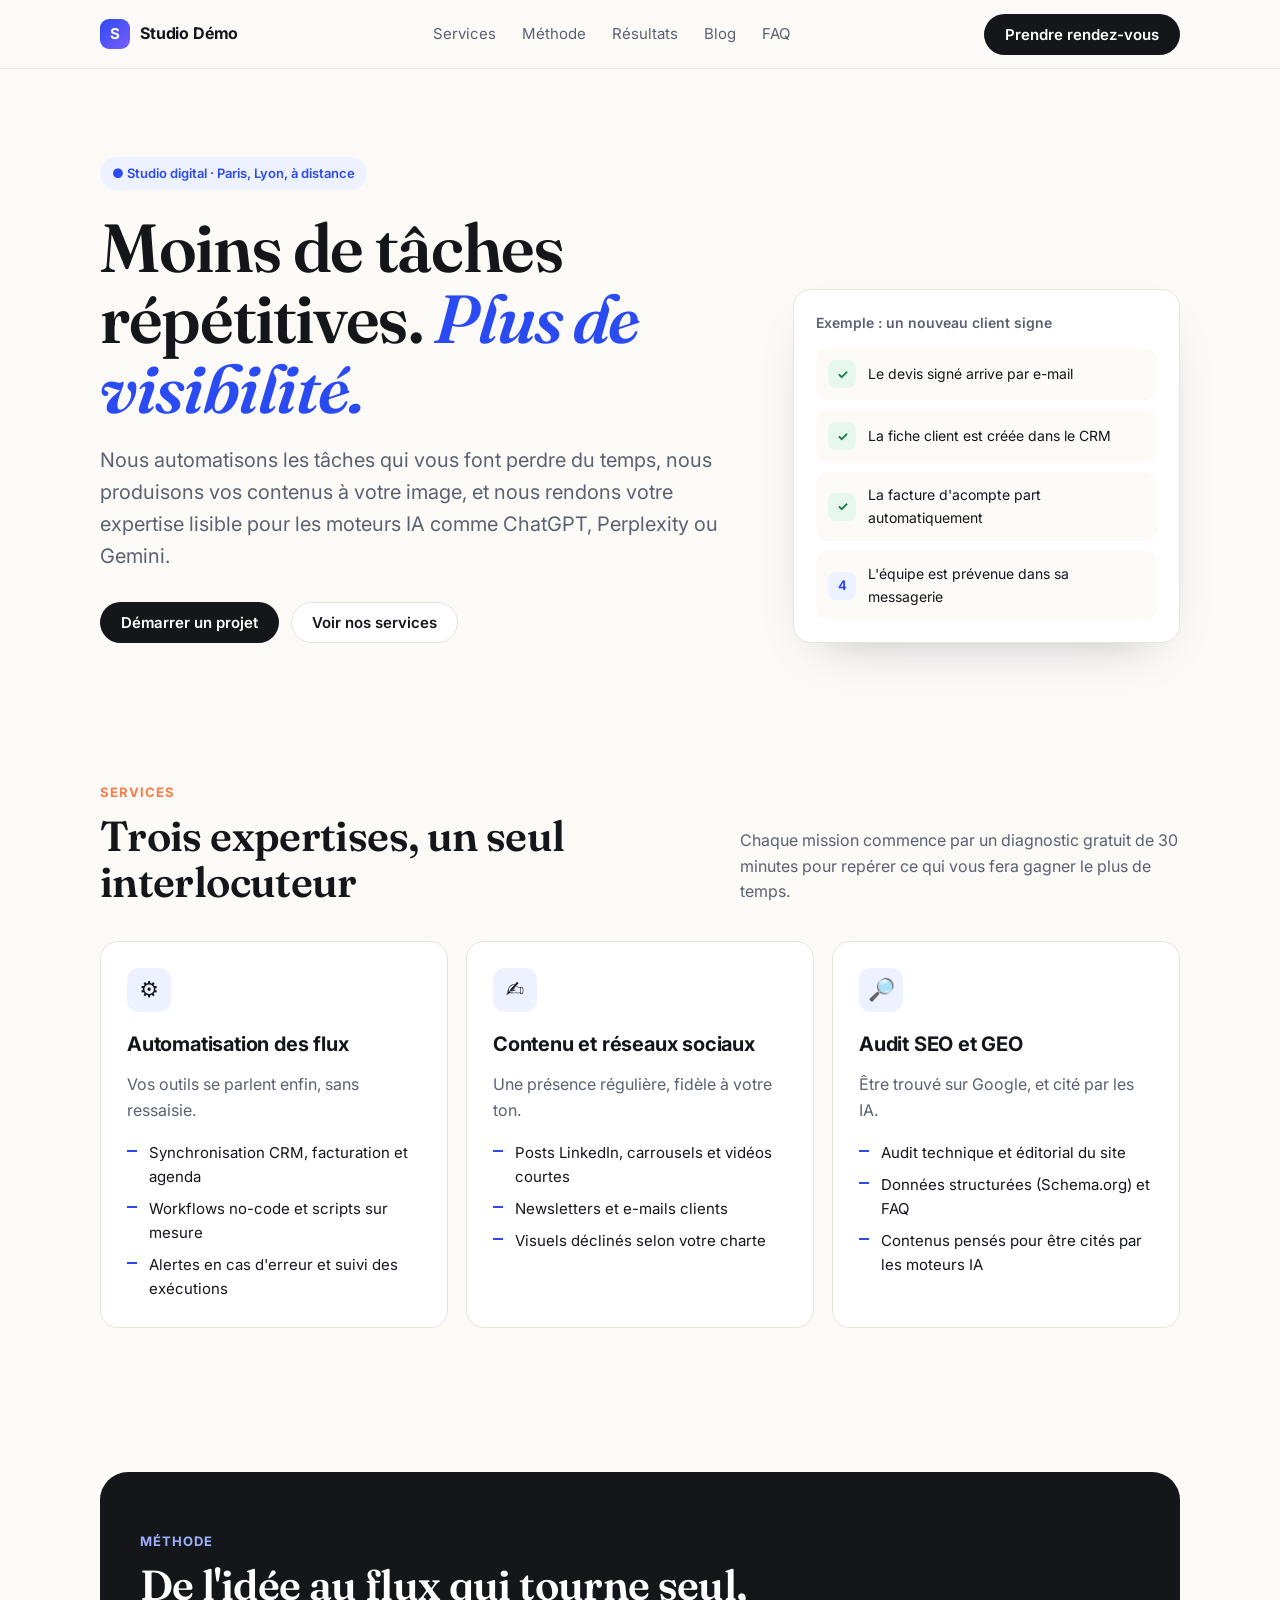
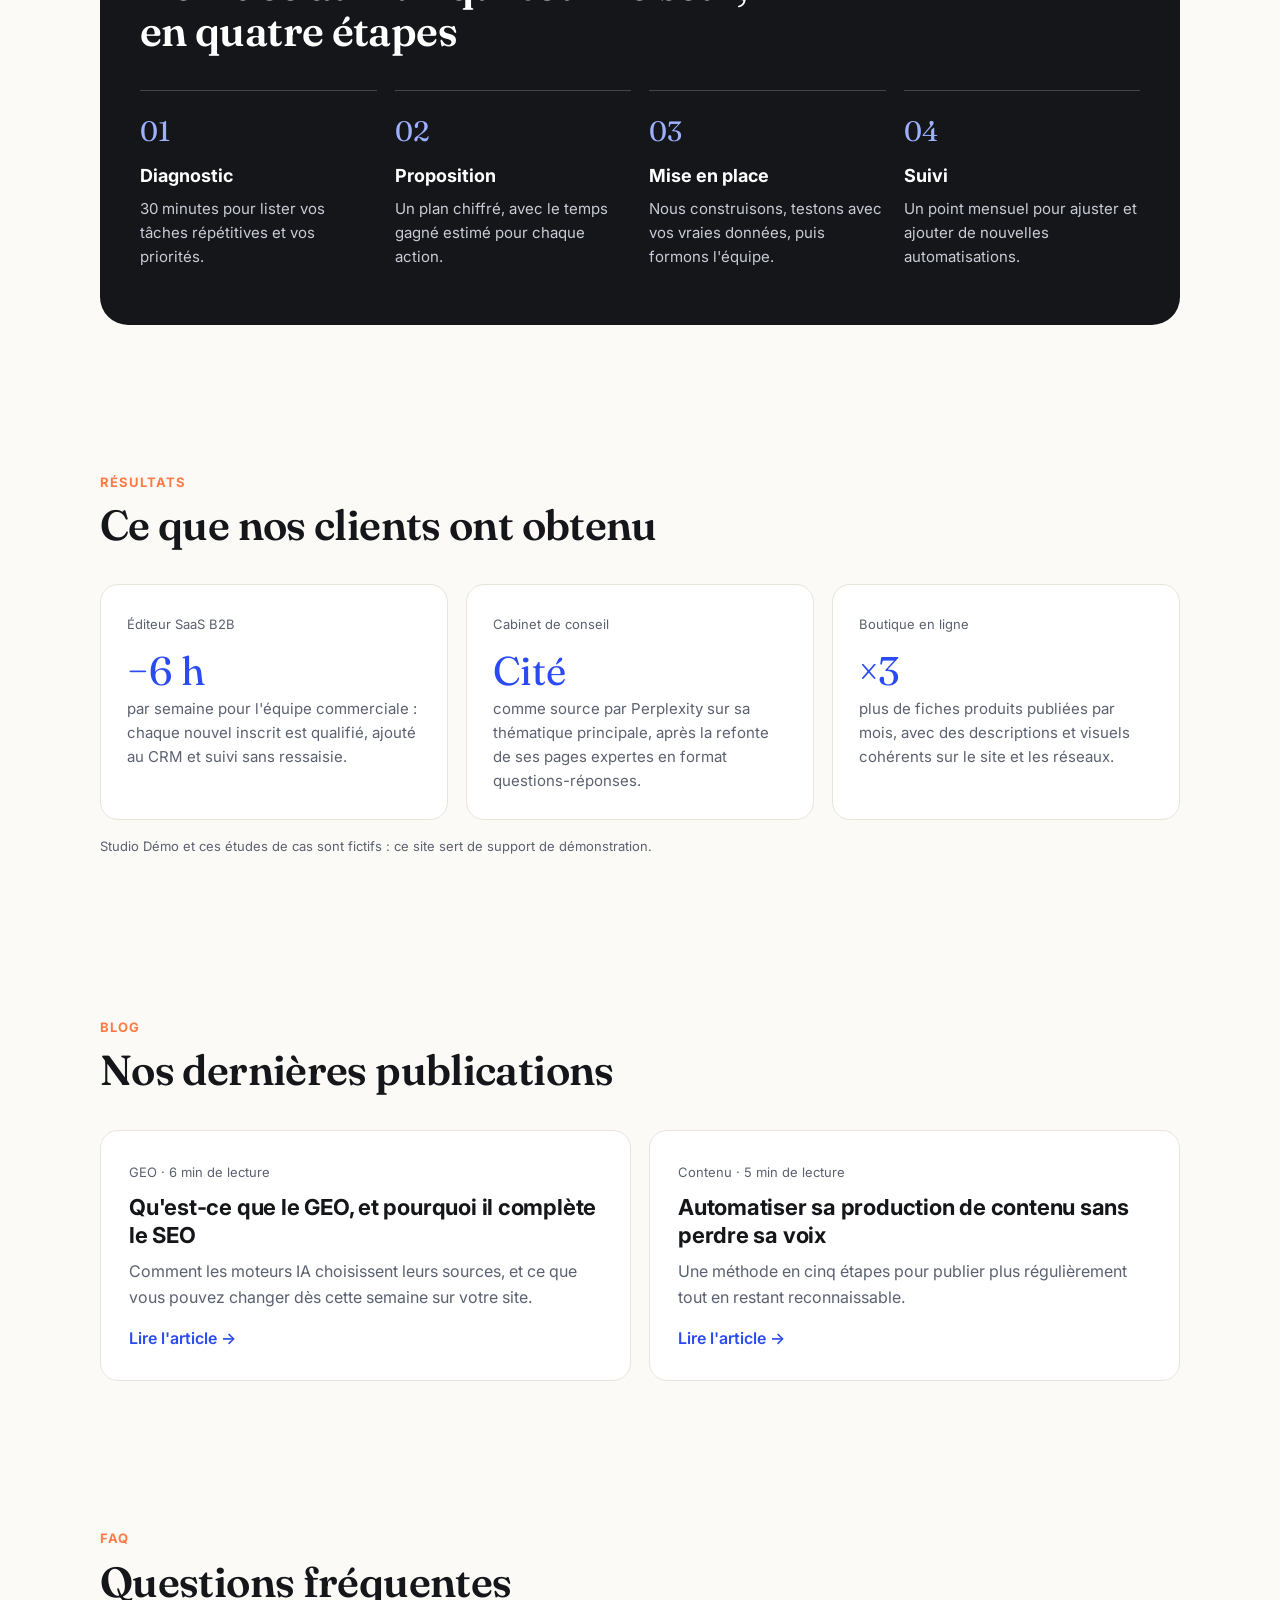
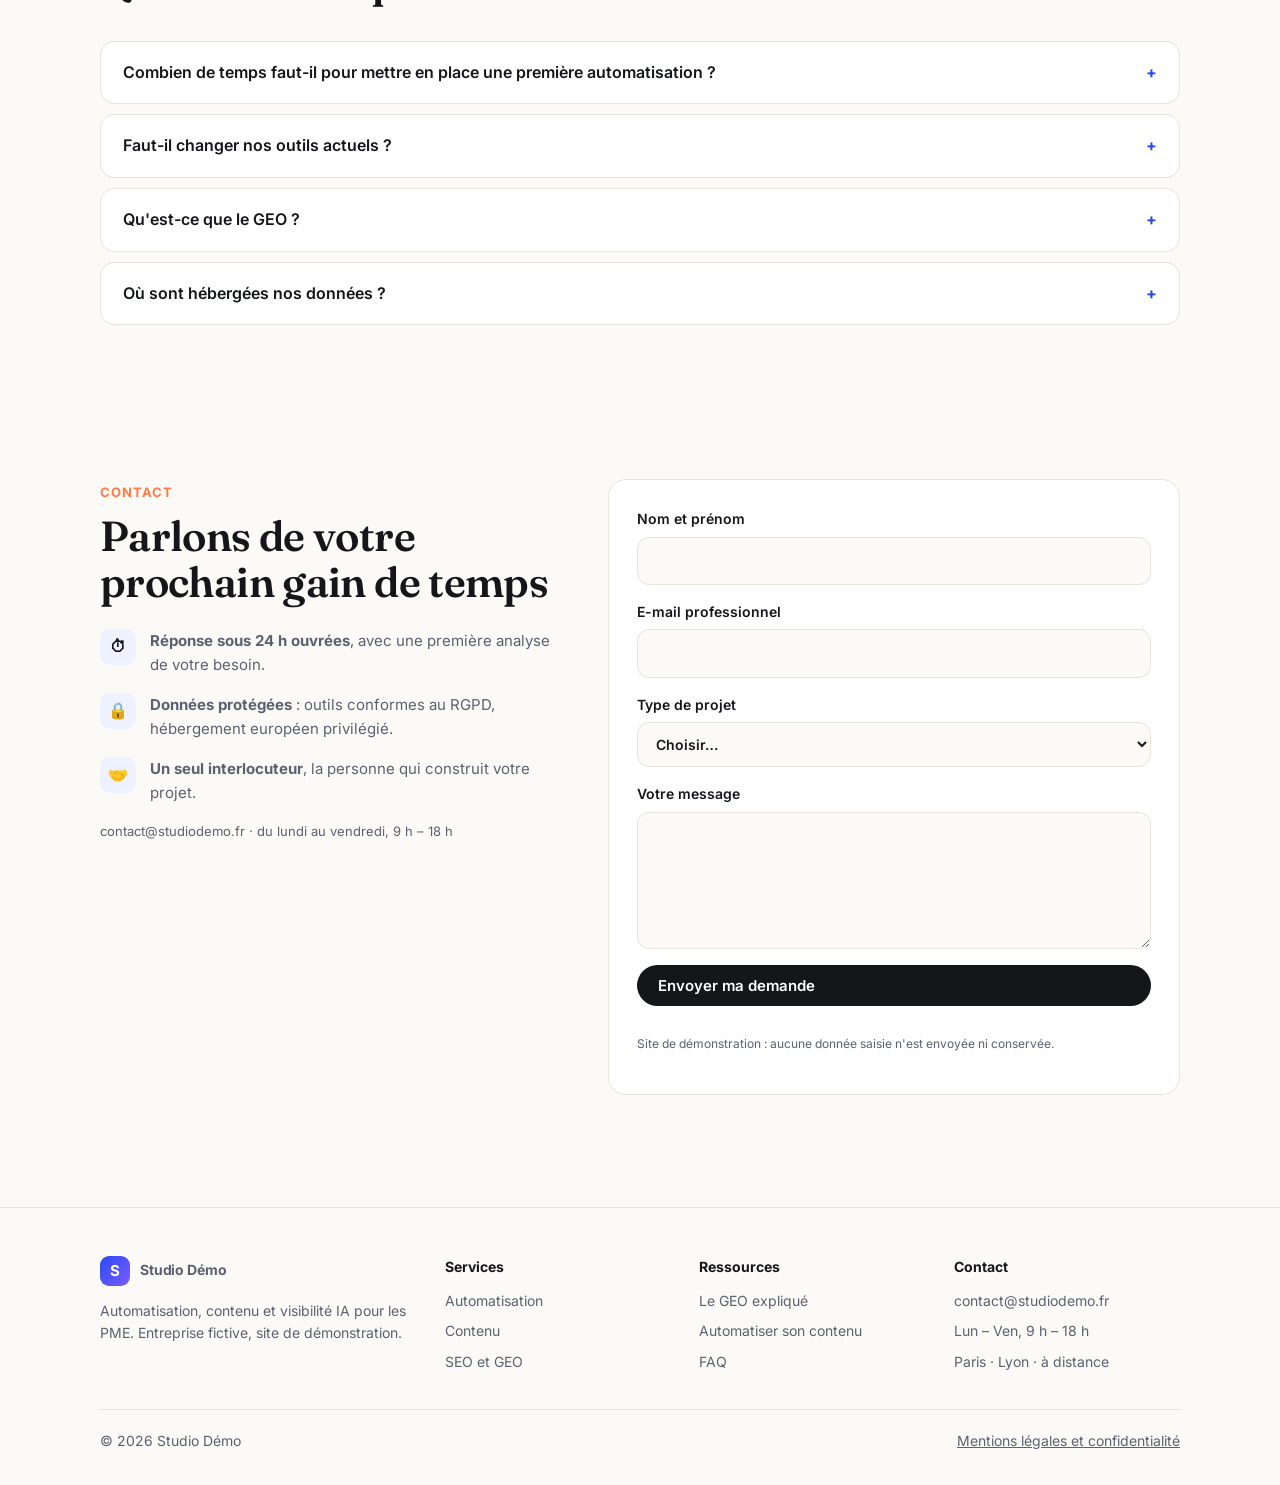
==== index.html @ fba5f213 "Refonte complète du site de démo Studio Démo Nouveau design, textes sans statistiques non sourcées, " ====
<!doctype html>
<html lang="fr">
<head>
<meta charset="utf-8">
<meta name="viewport" content="width=device-width, initial-scale=1">
<title>Studio Démo · Automatisation, contenu et visibilité IA (GEO)</title>
<meta name="description" content="Studio Démo aide les PME à automatiser leurs tâches répétitives, produire leurs contenus et être cités par les moteurs IA (ChatGPT, Perplexity, Gemini). Site de démonstration.">
<meta property="og:title" content="Studio Démo · Automatisation, contenu et GEO">
<meta property="og:description" content="Automatisez vos flux, produisez vos contenus, devenez la source que citent les IA.">
<meta property="og:type" content="website">
<link rel="preconnect" href="https://fonts.googleapis.com">
<link rel="preconnect" href="https://fonts.gstatic.com" crossorigin>
<link href="https://fonts.googleapis.com/css2?family=Fraunces:ital,opsz,wght@0,9..144,600;1,9..144,600&family=Inter:wght@400;500;600;700&display=swap" rel="stylesheet">
<link rel="stylesheet" href="assets/style.css">
<script type="application/ld+json">
{
  "@context":"https://schema.org",
  "@type":"ProfessionalService",
  "name":"Studio Démo",
  "description":"Studio digital (fictif, site de démonstration) : automatisation des flux métier, production de contenu et optimisation pour les moteurs IA (GEO).",
  "areaServed":["Paris","Lyon","France"],
  "email":"contact@studiodemo.fr",
  "openingHours":"Mo-Fr 09:00-18:00",
  "knowsAbout":["Automatisation","No-code","Création de contenu","SEO","Generative Engine Optimization"]
}
</script>
</head>
<body>
<a class="skip" href="#main">Aller au contenu</a>

<header class="site-header">
  <nav class="wrap nav" aria-label="Navigation principale">
    <a class="logo" href="./"><span class="logo-mark">S</span>Studio Démo</a>
    <button class="menu-toggle" aria-expanded="false" aria-controls="menu">Menu</button>
    <ul class="nav-links" id="menu">
      <li><a href="#services">Services</a></li>
      <li><a href="#methode">Méthode</a></li>
      <li><a href="#resultats">Résultats</a></li>
      <li><a href="#blog">Blog</a></li>
      <li><a href="#faq">FAQ</a></li>
    </ul>
    <a class="btn btn-primary" href="#contact">Prendre rendez-vous</a>
  </nav>
</header>

<main id="main">
  <section class="hero">
    <div class="wrap hero-grid">
      <div>
        <span class="eyebrow">● Studio digital · Paris, Lyon, à distance</span>
        <h1>Moins de tâches répétitives. <em>Plus de visibilité.</em></h1>
        <p class="lead">Nous automatisons les tâches qui vous font perdre du temps, nous produisons vos contenus à votre image, et nous rendons votre expertise lisible pour les moteurs IA comme ChatGPT, Perplexity ou Gemini.</p>
        <div class="cta-row">
          <a class="btn btn-primary" href="#contact">Démarrer un projet</a>
          <a class="btn btn-ghost" href="#services">Voir nos services</a>
        </div>
      </div>
      <aside class="hero-card" aria-label="Exemple de flux automatisé">
        <h2>Exemple : un nouveau client signe</h2>
        <div class="flow">
          <div class="flow-step done"><b>✓</b>Le devis signé arrive par e-mail</div>
          <div class="flow-step done"><b>✓</b>La fiche client est créée dans le CRM</div>
          <div class="flow-step done"><b>✓</b>La facture d'acompte part automatiquement</div>
          <div class="flow-step"><b>4</b>L'équipe est prévenue dans sa messagerie</div>
        </div>
      </aside>
    </div>
  </section>

  <section id="services">
    <div class="wrap">
      <div class="section-head">
        <div>
          <span class="kicker">Services</span>
          <h2 class="title">Trois expertises, un seul interlocuteur</h2>
        </div>
        <p>Chaque mission commence par un diagnostic gratuit de 30 minutes pour repérer ce qui vous fera gagner le plus de temps.</p>
      </div>
      <div class="cards">
        <article class="card">
          <div class="icon" aria-hidden="true">⚙️</div>
          <h3>Automatisation des flux</h3>
          <p>Vos outils se parlent enfin, sans ressaisie.</p>
          <ul>
            <li>Synchronisation CRM, facturation et agenda</li>
            <li>Workflows no-code et scripts sur mesure</li>
            <li>Alertes en cas d'erreur et suivi des exécutions</li>
          </ul>
        </article>
        <article class="card">
          <div class="icon" aria-hidden="true">✍️</div>
          <h3>Contenu et réseaux sociaux</h3>
          <p>Une présence régulière, fidèle à votre ton.</p>
          <ul>
            <li>Posts LinkedIn, carrousels et vidéos courtes</li>
            <li>Newsletters et e-mails clients</li>
            <li>Visuels déclinés selon votre charte</li>
          </ul>
        </article>
        <article class="card">
          <div class="icon" aria-hidden="true">🔎</div>
          <h3>Audit SEO et GEO</h3>
          <p>Être trouvé sur Google, et cité par les IA.</p>
          <ul>
            <li>Audit technique et éditorial du site</li>
            <li>Données structurées (Schema.org) et FAQ</li>
            <li>Contenus pensés pour être cités par les moteurs IA</li>
          </ul>
        </article>
      </div>
    </div>
  </section>

  <section id="methode">
    <div class="wrap">
      <div class="band">
        <span class="kicker">Méthode</span>
        <h2 class="title">De l'idée au flux qui tourne seul, en quatre étapes</h2>
        <div class="steps">
          <div class="step"><h3>Diagnostic</h3><p>30 minutes pour lister vos tâches répétitives et vos priorités.</p></div>
          <div class="step"><h3>Proposition</h3><p>Un plan chiffré, avec le temps gagné estimé pour chaque action.</p></div>
          <div class="step"><h3>Mise en place</h3><p>Nous construisons, testons avec vos vraies données, puis formons l'équipe.</p></div>
          <div class="step"><h3>Suivi</h3><p>Un point mensuel pour ajuster et ajouter de nouvelles automatisations.</p></div>
        </div>
      </div>
    </div>
  </section>

  <section id="resultats">
    <div class="wrap">
      <div class="section-head">
        <div>
          <span class="kicker">Résultats</span>
          <h2 class="title">Ce que nos clients ont obtenu</h2>
        </div>
      </div>
      <div class="cases">
        <article class="case">
          <span class="tag">Éditeur SaaS B2B</span>
          <div class="big">−6 h</div>
          <p>par semaine pour l'équipe commerciale : chaque nouvel inscrit est qualifié, ajouté au CRM et suivi sans ressaisie.</p>
        </article>
        <article class="case">
          <span class="tag">Cabinet de conseil</span>
          <div class="big">Cité</div>
          <p>comme source par Perplexity sur sa thématique principale, après la refonte de ses pages expertes en format questions-réponses.</p>
        </article>
        <article class="case">
          <span class="tag">Boutique en ligne</span>
          <div class="big">×3</div>
          <p>plus de fiches produits publiées par mois, avec des descriptions et visuels cohérents sur le site et les réseaux.</p>
        </article>
      </div>
      <p class="note">Studio Démo et ces études de cas sont fictifs : ce site sert de support de démonstration.</p>
    </div>
  </section>

  <section id="blog">
    <div class="wrap">
      <div class="section-head">
        <div>
          <span class="kicker">Blog</span>
          <h2 class="title">Nos dernières publications</h2>
        </div>
      </div>
      <div class="posts">
        <a class="post" href="article-geo.html">
          <span class="meta">GEO · 6 min de lecture</span>
          <h3>Qu'est-ce que le GEO, et pourquoi il complète le SEO</h3>
          <p>Comment les moteurs IA choisissent leurs sources, et ce que vous pouvez changer dès cette semaine sur votre site.</p>
          <span class="more">Lire l'article →</span>
        </a>
        <a class="post" href="article-contenu.html">
          <span class="meta">Contenu · 5 min de lecture</span>
          <h3>Automatiser sa production de contenu sans perdre sa voix</h3>
          <p>Une méthode en cinq étapes pour publier plus régulièrement tout en restant reconnaissable.</p>
          <span class="more">Lire l'article →</span>
        </a>
      </div>
    </div>
  </section>

  <section id="faq" class="faq">
    <div class="wrap">
      <div class="section-head">
        <div>
          <span class="kicker">FAQ</span>
          <h2 class="title">Questions fréquentes</h2>
        </div>
      </div>
      <details><summary>Combien de temps faut-il pour mettre en place une première automatisation ?</summary><p>En général une à deux semaines pour un premier flux simple (par exemple, devis signé → fiche CRM → facture), tests compris.</p></details>
      <details><summary>Faut-il changer nos outils actuels ?</summary><p>Non. Nous partons de vos outils existants et nous les connectons entre eux. Nous ne proposons un changement que s'il fait gagner un temps important.</p></details>
      <details><summary>Qu'est-ce que le GEO ?</summary><p>Le GEO (Generative Engine Optimization) consiste à rendre vos contenus faciles à comprendre et à citer par les moteurs IA. Il complète le SEO, il ne le remplace pas. <a href="article-geo.html">Lire notre article</a>.</p></details>
      <details><summary>Où sont hébergées nos données ?</summary><p>Nous privilégions des outils hébergés dans l'Union européenne et conformes au RGPD. Chaque outil utilisé est listé dans notre proposition.</p></details>
    </div>
  </section>

  <section id="contact">
    <div class="wrap contact-grid">
      <div>
        <span class="kicker">Contact</span>
        <h2 class="title">Parlons de votre prochain gain de temps</h2>
        <div class="promises">
          <div class="promise"><b aria-hidden="true">⏱</b><p><strong>Réponse sous 24 h ouvrées</strong>, avec une première analyse de votre besoin.</p></div>
          <div class="promise"><b aria-hidden="true">🔒</b><p><strong>Données protégées</strong> : outils conformes au RGPD, hébergement européen privilégié.</p></div>
          <div class="promise"><b aria-hidden="true">🤝</b><p><strong>Un seul interlocuteur</strong>, la personne qui construit votre projet.</p></div>
        </div>
        <p class="note">contact@studiodemo.fr · du lundi au vendredi, 9 h – 18 h</p>
      </div>
      <form id="contact-form" novalidate>
        <label>Nom et prénom<input name="nom" required autocomplete="name"></label>
        <label>E-mail professionnel<input name="email" type="email" required autocomplete="email"></label>
        <label>Type de projet
          <select name="sujet" required>
            <option value="">Choisir…</option>
            <option>Automatisation des flux</option>
            <option>Contenu et réseaux sociaux</option>
            <option>Audit SEO et GEO</option>
            <option>Autre</option>
          </select>
        </label>
        <label>Votre message<textarea name="message" rows="5" required></textarea></label>
        <button class="btn btn-primary" type="submit">Envoyer ma demande</button>
        <p class="form-msg" role="status">Merci ! Ceci est un site de démonstration : votre message n'a été transmis à personne.</p>
        <p class="demo-flag">Site de démonstration : aucune donnée saisie n'est envoyée ni conservée.</p>
      </form>
    </div>
  </section>
</main>

<footer class="site-footer">
  <div class="wrap">
    <div class="foot">
      <div><a class="logo" href="./"><span class="logo-mark">S</span>Studio Démo</a><p>Automatisation, contenu et visibilité IA pour les PME. Entreprise fictive, site de démonstration.</p></div>
      <div><h4>Services</h4><ul><li><a href="#services">Automatisation</a></li><li><a href="#services">Contenu</a></li><li><a href="#services">SEO et GEO</a></li></ul></div>
      <div><h4>Ressources</h4><ul><li><a href="article-geo.html">Le GEO expliqué</a></li><li><a href="article-contenu.html">Automatiser son contenu</a></li><li><a href="#faq">FAQ</a></li></ul></div>
      <div><h4>Contact</h4><ul><li>contact@studiodemo.fr</li><li>Lun – Ven, 9 h – 18 h</li><li>Paris · Lyon · à distance</li></ul></div>
    </div>
    <div class="legal"><span>© <span data-year>2026</span> Studio Démo</span><a href="mentions-legales.html">Mentions légales et confidentialité</a></div>
  </div>
</footer>
<script src="assets/site.js"></script>
</body>
</html>
---- assets/style.css ----
:root{
  --bg:#fbfaf7; --surface:#ffffff; --ink:#14161a; --muted:#5b6170; --line:#e7e4dc;
  --brand:#2b4bf2; --brand-ink:#ffffff; --accent:#ff7a45; --soft:#eef1ff;
  --radius:18px; --max:1120px;
  --font:"Inter",system-ui,-apple-system,"Segoe UI",Roboto,sans-serif;
  --display:"Fraunces",Georgia,serif;
}
*{box-sizing:border-box}
html{scroll-behavior:smooth}
body{margin:0;background:var(--bg);color:var(--ink);font:16px/1.6 var(--font);-webkit-font-smoothing:antialiased}
img{max-width:100%;display:block}
a{color:inherit}
.wrap{max-width:var(--max);margin:0 auto;padding:0 20px}
.skip{position:absolute;left:-999px}.skip:focus{left:12px;top:12px;background:#fff;padding:8px 12px;z-index:99}

/* Header */
.site-header{position:sticky;top:0;z-index:20;background:rgba(251,250,247,.88);backdrop-filter:blur(10px);border-bottom:1px solid var(--line)}
.nav{display:flex;align-items:center;justify-content:space-between;height:68px;gap:16px}
.logo{display:flex;align-items:center;gap:10px;font-weight:700;text-decoration:none;letter-spacing:-.01em}
.logo-mark{width:30px;height:30px;border-radius:9px;background:linear-gradient(135deg,var(--brand),#7b5cff);display:grid;place-items:center;color:#fff;font-size:15px}
.nav-links{display:flex;gap:26px;list-style:none;margin:0;padding:0}
.nav-links a{text-decoration:none;color:var(--muted);font-size:15px}
.nav-links a:hover{color:var(--ink)}
.btn{display:inline-flex;align-items:center;gap:8px;border-radius:999px;padding:12px 20px;font-weight:600;text-decoration:none;border:1px solid transparent;cursor:pointer;font:600 15px/1 var(--font);transition:transform .15s,background .15s}
.btn:hover{transform:translateY(-1px)}
.btn-primary{background:var(--ink);color:#fff}
.btn-ghost{border-color:var(--line);background:var(--surface)}
.menu-toggle{display:none;background:none;border:1px solid var(--line);border-radius:10px;padding:8px 10px;font:inherit}

/* Hero */
.hero{padding:88px 0 64px}
.eyebrow{display:inline-flex;align-items:center;gap:8px;font-size:13px;font-weight:600;color:var(--brand);background:var(--soft);padding:6px 12px;border-radius:999px}
.hero h1{font-family:var(--display);font-weight:600;font-size:clamp(38px,6vw,68px);line-height:1.04;letter-spacing:-.02em;margin:22px 0 20px;max-width:15ch}
.hero h1 em{font-style:italic;color:var(--brand)}
.lead{font-size:clamp(17px,2vw,20px);color:var(--muted);max-width:58ch;margin:0 0 30px}
.cta-row{display:flex;flex-wrap:wrap;gap:12px}
.hero-grid{display:grid;grid-template-columns:1.25fr .75fr;gap:48px;align-items:end}
.hero-card{background:var(--surface);border:1px solid var(--line);border-radius:var(--radius);padding:22px;box-shadow:0 20px 50px -30px rgba(20,22,26,.35)}
.hero-card h2{font-size:14px;margin:0 0 14px;color:var(--muted);font-weight:600}
.flow{display:grid;gap:10px}
.flow-step{display:flex;align-items:center;gap:12px;padding:12px;border-radius:12px;background:var(--bg);font-size:14px}
.flow-step b{display:grid;place-items:center;width:28px;height:28px;border-radius:8px;background:var(--soft);color:var(--brand);font-size:13px;flex:none}
.flow-step.done b{background:#e6f7ee;color:#127a45}

/* Sections */
section{padding:72px 0}
.section-head{display:flex;justify-content:space-between;align-items:end;gap:24px;margin-bottom:36px;flex-wrap:wrap}
.kicker{font-size:13px;font-weight:700;letter-spacing:.08em;text-transform:uppercase;color:var(--accent)}
h2.title{font-family:var(--display);font-weight:600;font-size:clamp(28px,4vw,42px);line-height:1.1;letter-spacing:-.015em;margin:8px 0 0;max-width:22ch}
.section-head p{color:var(--muted);max-width:44ch;margin:0}

.cards{display:grid;grid-template-columns:repeat(3,1fr);gap:18px}
.card{background:var(--surface);border:1px solid var(--line);border-radius:var(--radius);padding:26px;display:flex;flex-direction:column;gap:12px}
.card .icon{width:44px;height:44px;border-radius:12px;display:grid;place-items:center;font-size:22px;background:var(--soft)}
.card h3{margin:4px 0 0;font-size:20px;letter-spacing:-.01em}
.card p{margin:0;color:var(--muted)}
.card ul{margin:6px 0 0;padding:0;list-style:none;display:grid;gap:8px;font-size:15px}
.card li{padding-left:22px;position:relative}
.card li::before{content:"";position:absolute;left:0;top:.6em;width:10px;height:2px;background:var(--brand)}

.band{background:var(--ink);color:#fff;border-radius:28px;padding:56px 40px}
.band .title{color:#fff}
.band .kicker{color:#9db0ff}
.steps{display:grid;grid-template-columns:repeat(4,1fr);gap:18px;margin-top:36px;counter-reset:s}
.step{border-top:1px solid rgba(255,255,255,.2);padding-top:18px}
.step::before{counter-increment:s;content:"0" counter(s);font-family:var(--display);font-size:28px;color:#9db0ff}
.step h3{margin:8px 0 6px;font-size:18px}
.step p{margin:0;color:#c9ccd6;font-size:15px}

.cases{display:grid;grid-template-columns:repeat(3,1fr);gap:18px}
.case{background:var(--surface);border:1px solid var(--line);border-radius:var(--radius);padding:26px}
.case .tag{font-size:13px;color:var(--muted)}
.case .big{font-family:var(--display);font-size:40px;line-height:1;margin:14px 0 6px;color:var(--brand)}
.case p{margin:0;color:var(--muted);font-size:15px}
.note{font-size:13px;color:var(--muted);margin-top:16px}

.posts{display:grid;grid-template-columns:repeat(2,1fr);gap:18px}
.post{display:block;text-decoration:none;background:var(--surface);border:1px solid var(--line);border-radius:var(--radius);padding:28px;transition:border-color .15s}
.post:hover{border-color:var(--brand)}
.post .meta{font-size:13px;color:var(--muted)}
.post h3{font-size:22px;line-height:1.25;margin:10px 0 10px;letter-spacing:-.01em}
.post p{margin:0;color:var(--muted)}
.post .more{display:inline-block;margin-top:16px;font-weight:600;color:var(--brand)}

.faq details{background:var(--surface);border:1px solid var(--line);border-radius:14px;padding:18px 22px;margin-bottom:10px}
.faq summary{cursor:pointer;font-weight:600;list-style:none}
.faq summary::-webkit-details-marker{display:none}
.faq summary::after{content:"+";float:right;color:var(--brand);font-weight:700}
.faq details[open] summary::after{content:"–"}
.faq p{color:var(--muted);margin:12px 0 0}

.contact-grid{display:grid;grid-template-columns:.9fr 1.1fr;gap:40px}
.promises{display:grid;gap:16px;margin-top:24px}
.promise{display:flex;gap:14px}
.promise b{flex:none;width:36px;height:36px;border-radius:10px;background:var(--soft);display:grid;place-items:center}
.promise p{margin:0;color:var(--muted);font-size:15px}
form{background:var(--surface);border:1px solid var(--line);border-radius:var(--radius);padding:28px;display:grid;gap:16px}
label{font-size:14px;font-weight:600;display:grid;gap:6px}
input,select,textarea{font:inherit;padding:12px 14px;border:1px solid var(--line);border-radius:12px;background:var(--bg);color:var(--ink)}
input:focus,select:focus,textarea:focus{outline:2px solid var(--brand);outline-offset:1px}
.form-msg{display:none;padding:12px 14px;border-radius:12px;background:#e6f7ee;color:#0f5c35;font-size:14px}
.form-msg.show{display:block}
.demo-flag{font-size:12px;color:var(--muted)}

/* Footer */
.site-footer{border-top:1px solid var(--line);padding:48px 0 32px;margin-top:40px;font-size:14px;color:var(--muted)}
.foot{display:grid;grid-template-columns:1.4fr 1fr 1fr 1fr;gap:28px}
.foot h4{color:var(--ink);font-size:14px;margin:0 0 12px}
.foot ul{list-style:none;margin:0;padding:0;display:grid;gap:8px}
.foot a{text-decoration:none}.foot a:hover{color:var(--ink)}
.legal{display:flex;justify-content:space-between;flex-wrap:wrap;gap:12px;margin-top:36px;padding-top:20px;border-top:1px solid var(--line)}

/* Article */
.article{max-width:740px;margin:0 auto;padding:56px 20px 24px}
.crumbs{font-size:14px;color:var(--muted)}
.crumbs a{text-decoration:none}
.article h1{font-family:var(--display);font-weight:600;font-size:clamp(32px,5vw,50px);line-height:1.08;letter-spacing:-.02em;margin:18px 0 14px}
.article .byline{color:var(--muted);font-size:14px;margin-bottom:30px}
.article h2{font-size:26px;letter-spacing:-.01em;margin:44px 0 12px}
.article p,.article li{font-size:18px;line-height:1.7}
.answer{background:var(--soft);border-left:4px solid var(--brand);border-radius:12px;padding:20px 22px;margin:24px 0}
.answer strong{display:block;font-size:13px;letter-spacing:.06em;text-transform:uppercase;color:var(--brand);margin-bottom:6px}
.table-wrap{overflow-x:auto;margin:20px 0}
table{border-collapse:collapse;width:100%;min-width:520px;font-size:15px;background:var(--surface);border-radius:12px;overflow:hidden}
th,td{text-align:left;padding:12px 14px;border-bottom:1px solid var(--line);vertical-align:top}
th{background:var(--ink);color:#fff;font-weight:600}
.cta-box{background:var(--ink);color:#fff;border-radius:var(--radius);padding:30px;margin:44px 0}
.cta-box h2{margin-top:0;color:#fff}
.cta-box p{color:#c9ccd6}
.cta-box .btn{background:#fff;color:var(--ink)}

/* Responsive */
@media (max-width:900px){
  .hero-grid,.contact-grid{grid-template-columns:1fr}
  .cards,.cases{grid-template-columns:1fr}
  .steps{grid-template-columns:1fr 1fr}
  .posts{grid-template-columns:1fr}
  .foot{grid-template-columns:1fr 1fr}
}
@media (max-width:720px){
  .menu-toggle{display:block}
  .nav-links{display:none;position:absolute;top:68px;left:0;right:0;flex-direction:column;gap:0;background:var(--bg);border-bottom:1px solid var(--line)}
  .nav-links.open{display:flex}
  .nav-links a{display:block;padding:14px 20px}
  .nav .btn-primary{display:none}
  .hero{padding:56px 0 40px}
  section{padding:52px 0}
  .band{padding:40px 22px;border-radius:20px}
  .steps{grid-template-columns:1fr}
  .foot{grid-template-columns:1fr}
}
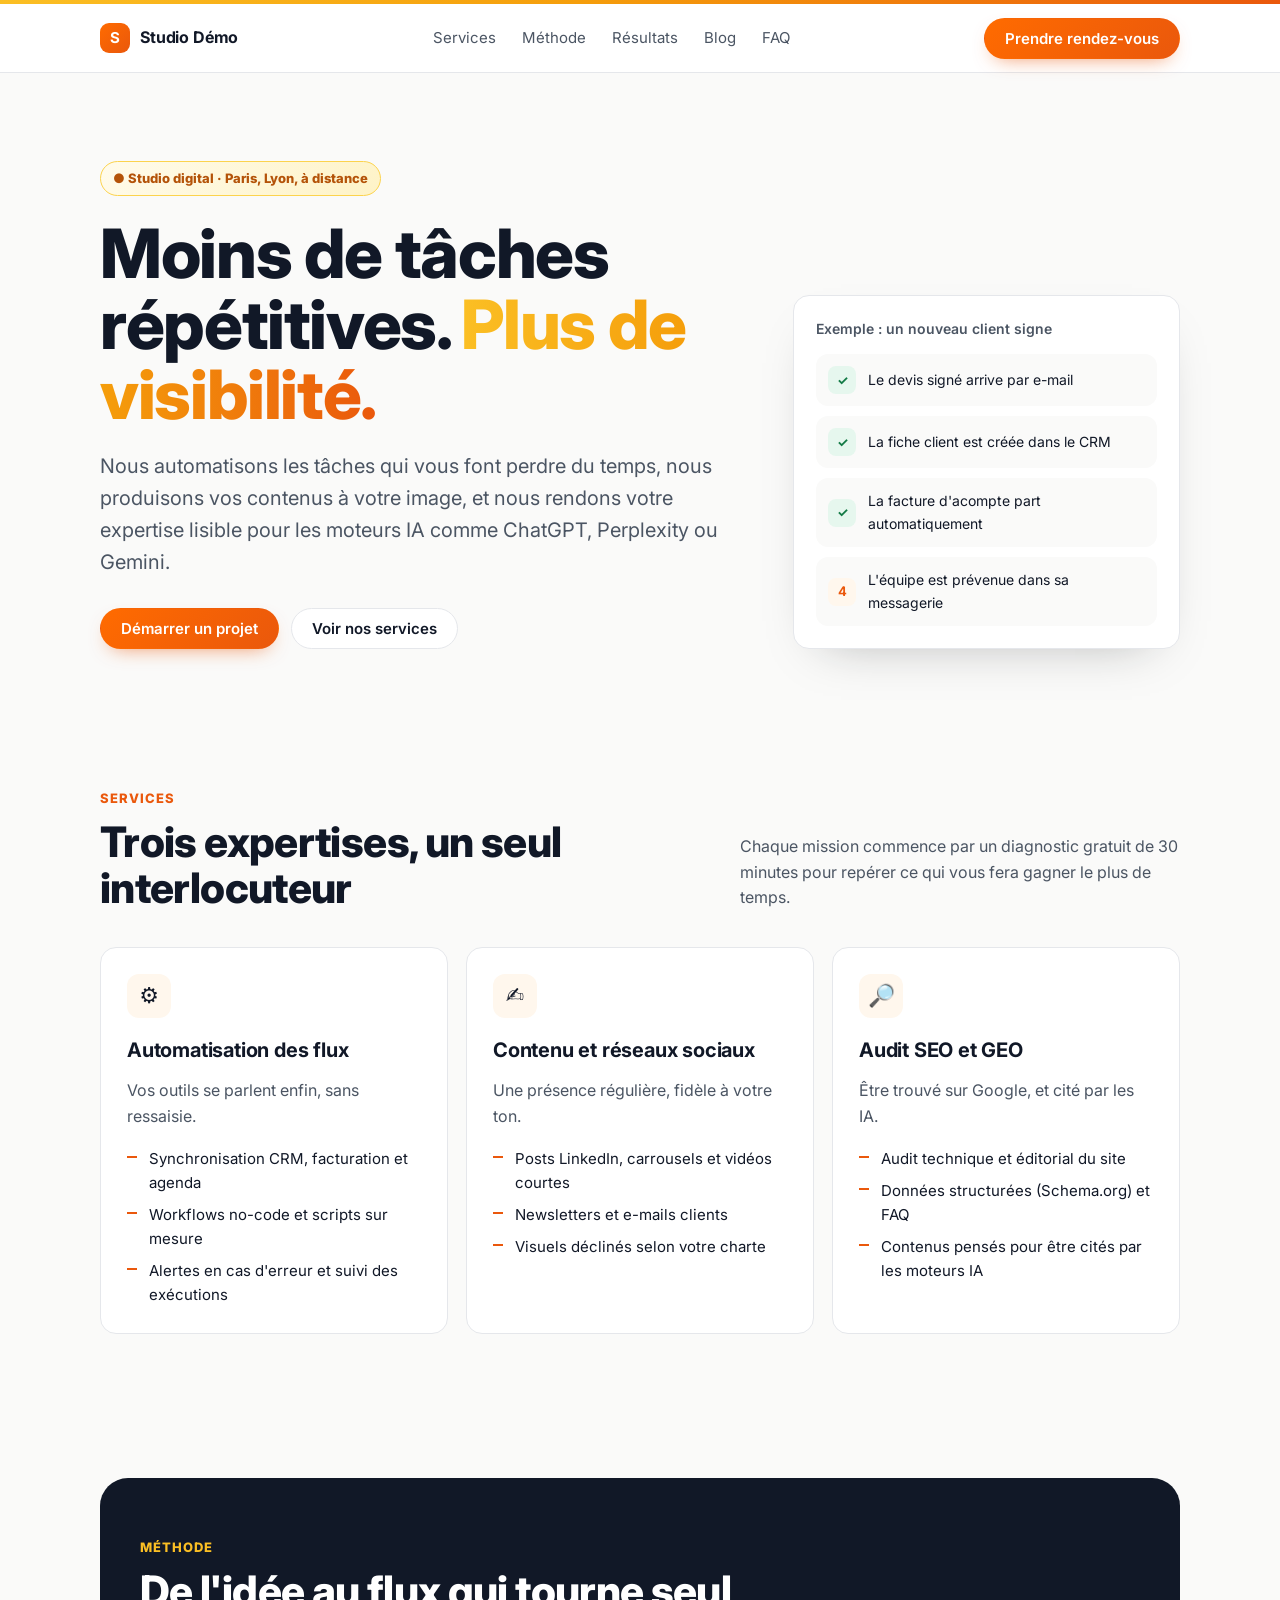
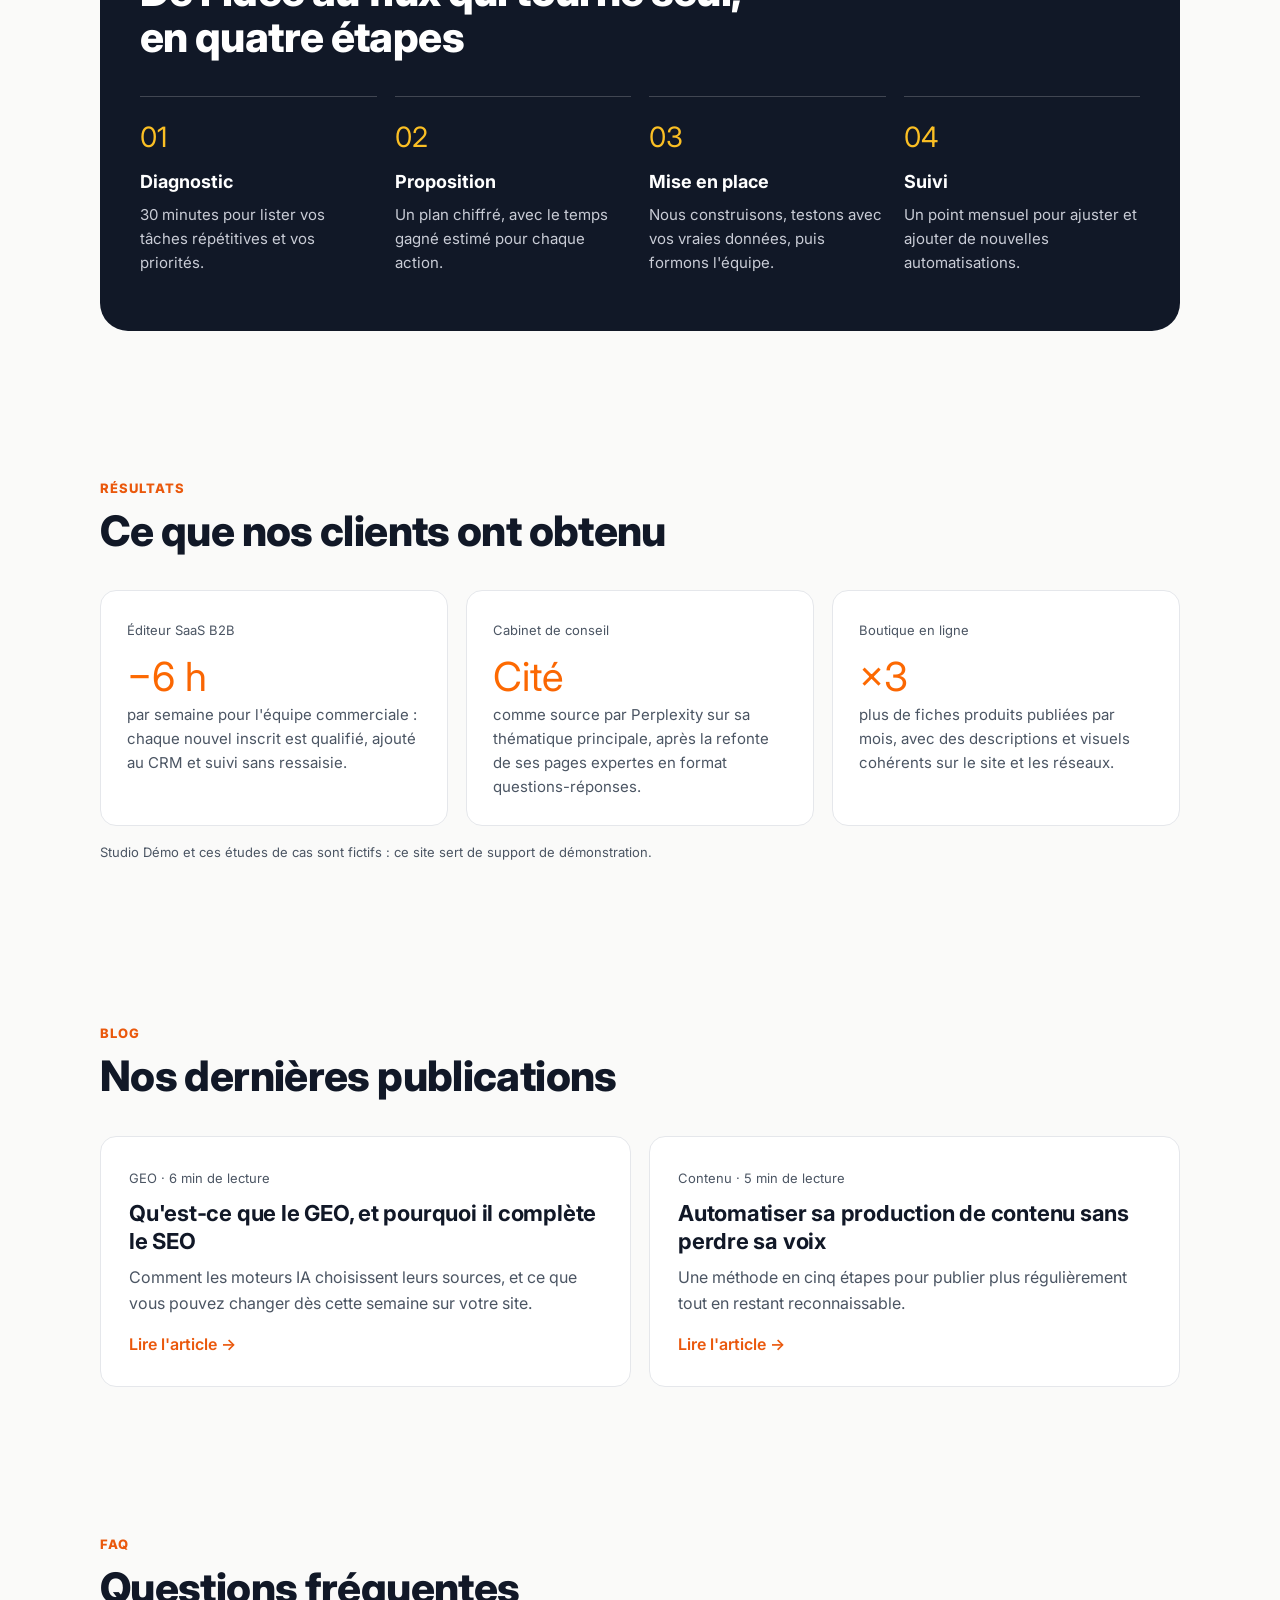
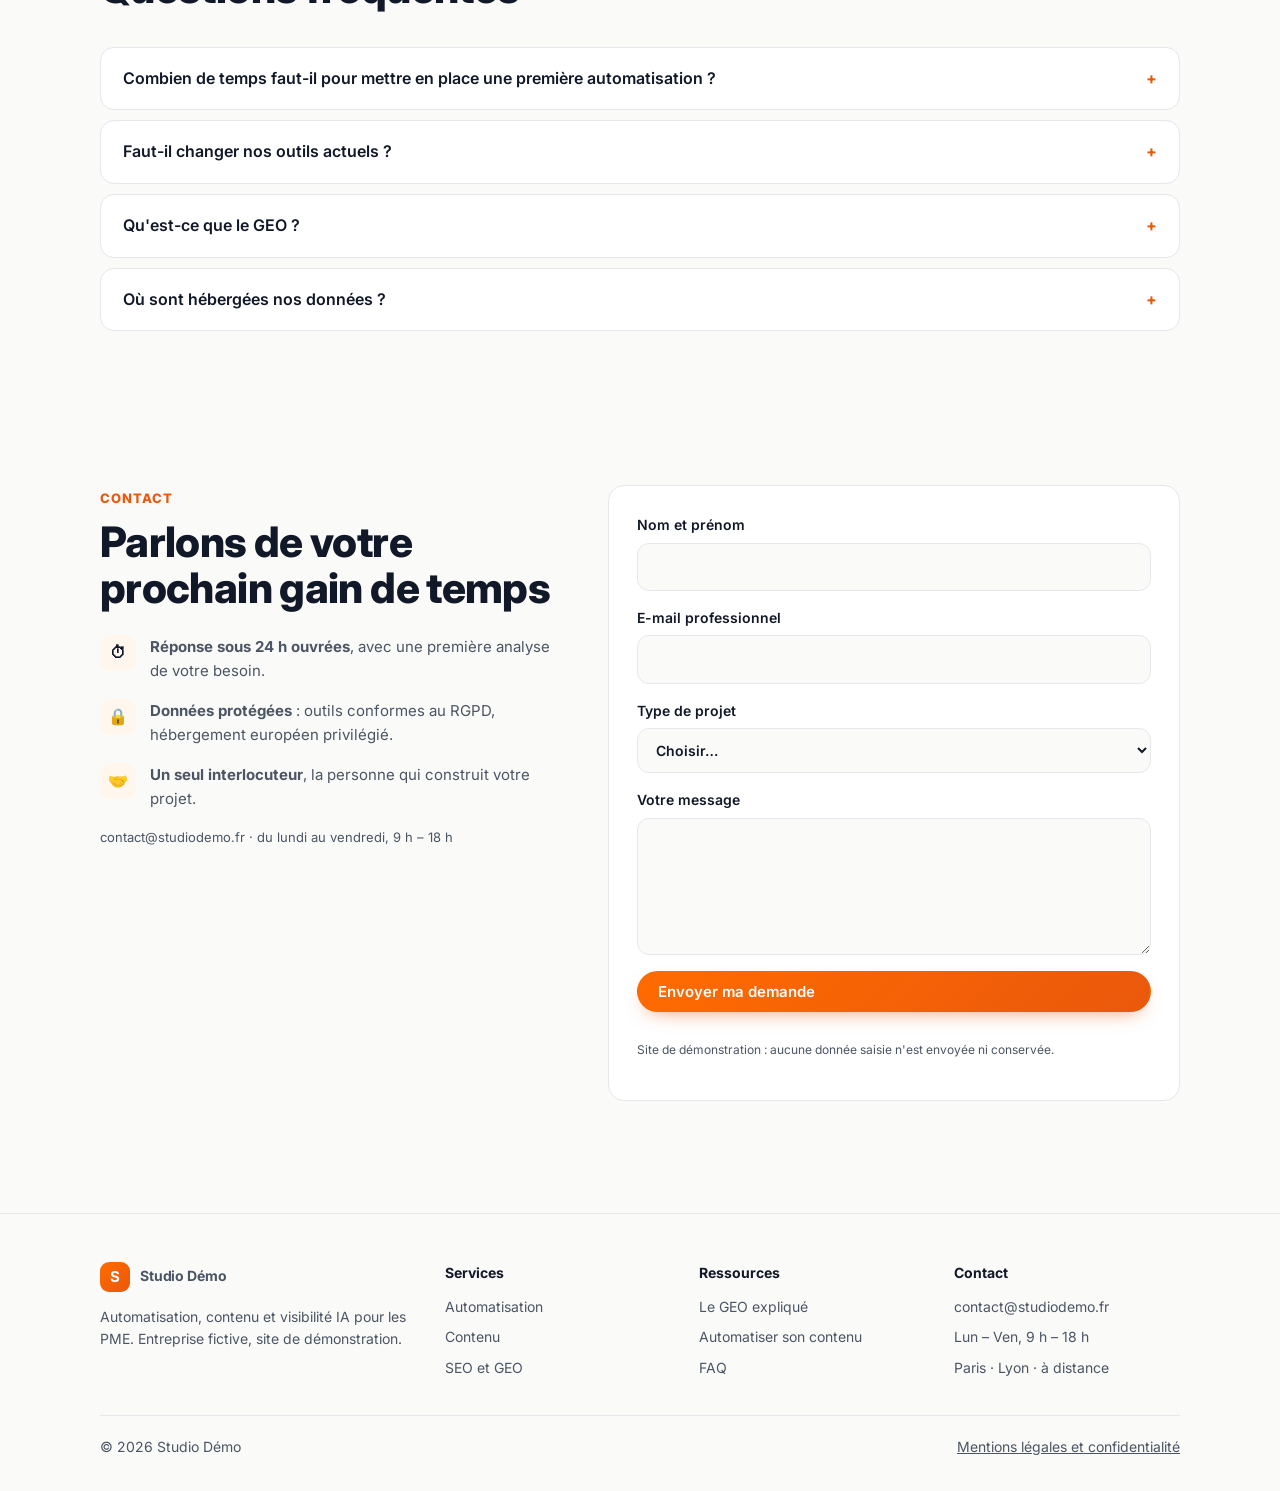
==== commit 2954cb9f: "Applique la charte Limova (orange, violet, typographie grasse) Co-Authored-By: Claude Opus 5.5 <nore" ====
--- a/index.html
+++ b/index.html
@@ -10,7 +10,7 @@
 <meta property="og:type" content="website">
 <link rel="preconnect" href="https://fonts.googleapis.com">
 <link rel="preconnect" href="https://fonts.gstatic.com" crossorigin>
-<link href="https://fonts.googleapis.com/css2?family=Fraunces:ital,opsz,wght@0,9..144,600;1,9..144,600&family=Inter:wght@400;500;600;700&display=swap" rel="stylesheet">
+<link href="https://fonts.googleapis.com/css2?family=Inter:wght@400;500;600;700;800;900&display=swap" rel="stylesheet">
 <link rel="stylesheet" href="assets/style.css">
 <script type="application/ld+json">
 {
--- a/assets/style.css
+++ b/assets/style.css
@@ -1,9 +1,10 @@
 :root{
-  --bg:#fbfaf7; --surface:#ffffff; --ink:#14161a; --muted:#5b6170; --line:#e7e4dc;
-  --brand:#2b4bf2; --brand-ink:#ffffff; --accent:#ff7a45; --soft:#eef1ff;
-  --radius:18px; --max:1120px;
+  --bg:#fafaf9; --surface:#ffffff; --ink:#111827; --muted:#4b5563; --line:#e5e7eb;
+  --brand:#ea580c; --brand-ink:#ffffff; --accent:#7c3aed; --soft:#fff7ed;
+  --grad:linear-gradient(135deg,#ff6b00 0%,#ea580c 100%); --stripe:linear-gradient(90deg,#fbbf24 0%,#f59e0b 45%,#ea580c 100%);
+  --radius:16px; --max:1120px;
   --font:"Inter",system-ui,-apple-system,"Segoe UI",Roboto,sans-serif;
-  --display:"Fraunces",Georgia,serif;
+  --display:"Inter",system-ui,-apple-system,"Segoe UI",Roboto,sans-serif;
 }
 *{box-sizing:border-box}
 html{scroll-behavior:smooth}
@@ -14,24 +15,24 @@
 .skip{position:absolute;left:-999px}.skip:focus{left:12px;top:12px;background:#fff;padding:8px 12px;z-index:99}
 
 /* Header */
-.site-header{position:sticky;top:0;z-index:20;background:rgba(251,250,247,.88);backdrop-filter:blur(10px);border-bottom:1px solid var(--line)}
+.site-header{position:sticky;top:0;z-index:20;background:rgba(255,255,255,.9);backdrop-filter:blur(10px);border-bottom:1px solid var(--line)}
 .nav{display:flex;align-items:center;justify-content:space-between;height:68px;gap:16px}
 .logo{display:flex;align-items:center;gap:10px;font-weight:700;text-decoration:none;letter-spacing:-.01em}
-.logo-mark{width:30px;height:30px;border-radius:9px;background:linear-gradient(135deg,var(--brand),#7b5cff);display:grid;place-items:center;color:#fff;font-size:15px}
+.logo-mark{width:30px;height:30px;border-radius:9px;background:var(--grad);display:grid;place-items:center;color:#fff;font-size:15px}
 .nav-links{display:flex;gap:26px;list-style:none;margin:0;padding:0}
 .nav-links a{text-decoration:none;color:var(--muted);font-size:15px}
 .nav-links a:hover{color:var(--ink)}
 .btn{display:inline-flex;align-items:center;gap:8px;border-radius:999px;padding:12px 20px;font-weight:600;text-decoration:none;border:1px solid transparent;cursor:pointer;font:600 15px/1 var(--font);transition:transform .15s,background .15s}
 .btn:hover{transform:translateY(-1px)}
-.btn-primary{background:var(--ink);color:#fff}
+.btn-primary{background:var(--grad);color:#fff;box-shadow:0 8px 20px -10px rgba(234,88,12,.7)}
 .btn-ghost{border-color:var(--line);background:var(--surface)}
 .menu-toggle{display:none;background:none;border:1px solid var(--line);border-radius:10px;padding:8px 10px;font:inherit}
 
 /* Hero */
 .hero{padding:88px 0 64px}
-.eyebrow{display:inline-flex;align-items:center;gap:8px;font-size:13px;font-weight:600;color:var(--brand);background:var(--soft);padding:6px 12px;border-radius:999px}
-.hero h1{font-family:var(--display);font-weight:600;font-size:clamp(38px,6vw,68px);line-height:1.04;letter-spacing:-.02em;margin:22px 0 20px;max-width:15ch}
-.hero h1 em{font-style:italic;color:var(--brand)}
+.eyebrow{display:inline-flex;align-items:center;gap:8px;font-size:13px;font-weight:800;color:#b45309;background:linear-gradient(135deg,#fffbeb,#fef3c7);border:1.5px solid #fcd34d;padding:6px 12px;border-radius:999px}
+.hero h1{font-family:var(--display);font-weight:800;font-size:clamp(38px,6vw,68px);line-height:1.04;letter-spacing:-.02em;margin:22px 0 20px;max-width:15ch}
+.hero h1 em{font-style:normal;background:var(--stripe);-webkit-background-clip:text;background-clip:text;color:transparent}
 .lead{font-size:clamp(17px,2vw,20px);color:var(--muted);max-width:58ch;margin:0 0 30px}
 .cta-row{display:flex;flex-wrap:wrap;gap:12px}
 .hero-grid{display:grid;grid-template-columns:1.25fr .75fr;gap:48px;align-items:end}
@@ -45,8 +46,8 @@
 /* Sections */
 section{padding:72px 0}
 .section-head{display:flex;justify-content:space-between;align-items:end;gap:24px;margin-bottom:36px;flex-wrap:wrap}
-.kicker{font-size:13px;font-weight:700;letter-spacing:.08em;text-transform:uppercase;color:var(--accent)}
-h2.title{font-family:var(--display);font-weight:600;font-size:clamp(28px,4vw,42px);line-height:1.1;letter-spacing:-.015em;margin:8px 0 0;max-width:22ch}
+.kicker{font-size:13px;font-weight:800;letter-spacing:.08em;text-transform:uppercase;color:var(--brand)}
+h2.title{font-family:var(--display);font-weight:800;font-size:clamp(28px,4vw,42px);line-height:1.1;letter-spacing:-.015em;margin:8px 0 0;max-width:22ch}
 .section-head p{color:var(--muted);max-width:44ch;margin:0}
 
 .cards{display:grid;grid-template-columns:repeat(3,1fr);gap:18px}
@@ -60,10 +61,10 @@
 
 .band{background:var(--ink);color:#fff;border-radius:28px;padding:56px 40px}
 .band .title{color:#fff}
-.band .kicker{color:#9db0ff}
+.band .kicker{color:#fbbf24}
 .steps{display:grid;grid-template-columns:repeat(4,1fr);gap:18px;margin-top:36px;counter-reset:s}
 .step{border-top:1px solid rgba(255,255,255,.2);padding-top:18px}
-.step::before{counter-increment:s;content:"0" counter(s);font-family:var(--display);font-size:28px;color:#9db0ff}
+.step::before{counter-increment:s;content:"0" counter(s);font-family:var(--display);font-size:28px;color:#fbbf24}
 .step h3{margin:8px 0 6px;font-size:18px}
 .step p{margin:0;color:#c9ccd6;font-size:15px}
 
@@ -114,7 +115,7 @@
 .article{max-width:740px;margin:0 auto;padding:56px 20px 24px}
 .crumbs{font-size:14px;color:var(--muted)}
 .crumbs a{text-decoration:none}
-.article h1{font-family:var(--display);font-weight:600;font-size:clamp(32px,5vw,50px);line-height:1.08;letter-spacing:-.02em;margin:18px 0 14px}
+.article h1{font-family:var(--display);font-weight:800;font-size:clamp(32px,5vw,50px);line-height:1.08;letter-spacing:-.02em;margin:18px 0 14px}
 .article .byline{color:var(--muted);font-size:14px;margin-bottom:30px}
 .article h2{font-size:26px;letter-spacing:-.01em;margin:44px 0 12px}
 .article p,.article li{font-size:18px;line-height:1.7}
@@ -149,3 +150,11 @@
   .steps{grid-template-columns:1fr}
   .foot{grid-template-columns:1fr}
 }
+
+/* Charte Limova : liseré dégradé, bouton violet d'appel à l'action */
+.site-header::before{content:"";display:block;height:4px;background:var(--stripe)}
+.cta-box{background:linear-gradient(135deg,#faf5ff 0%,#ede9fe 100%);color:var(--ink);border:2px solid #8b5cf6}
+.cta-box h2{color:#5b21b6}
+.cta-box .btn{background:linear-gradient(135deg,#7c3aed 0%,#6d28d9 100%);color:#fff}
+.case .big{background:var(--grad);-webkit-background-clip:text;background-clip:text;color:transparent}
+.cta-box p{color:#4c1d95}
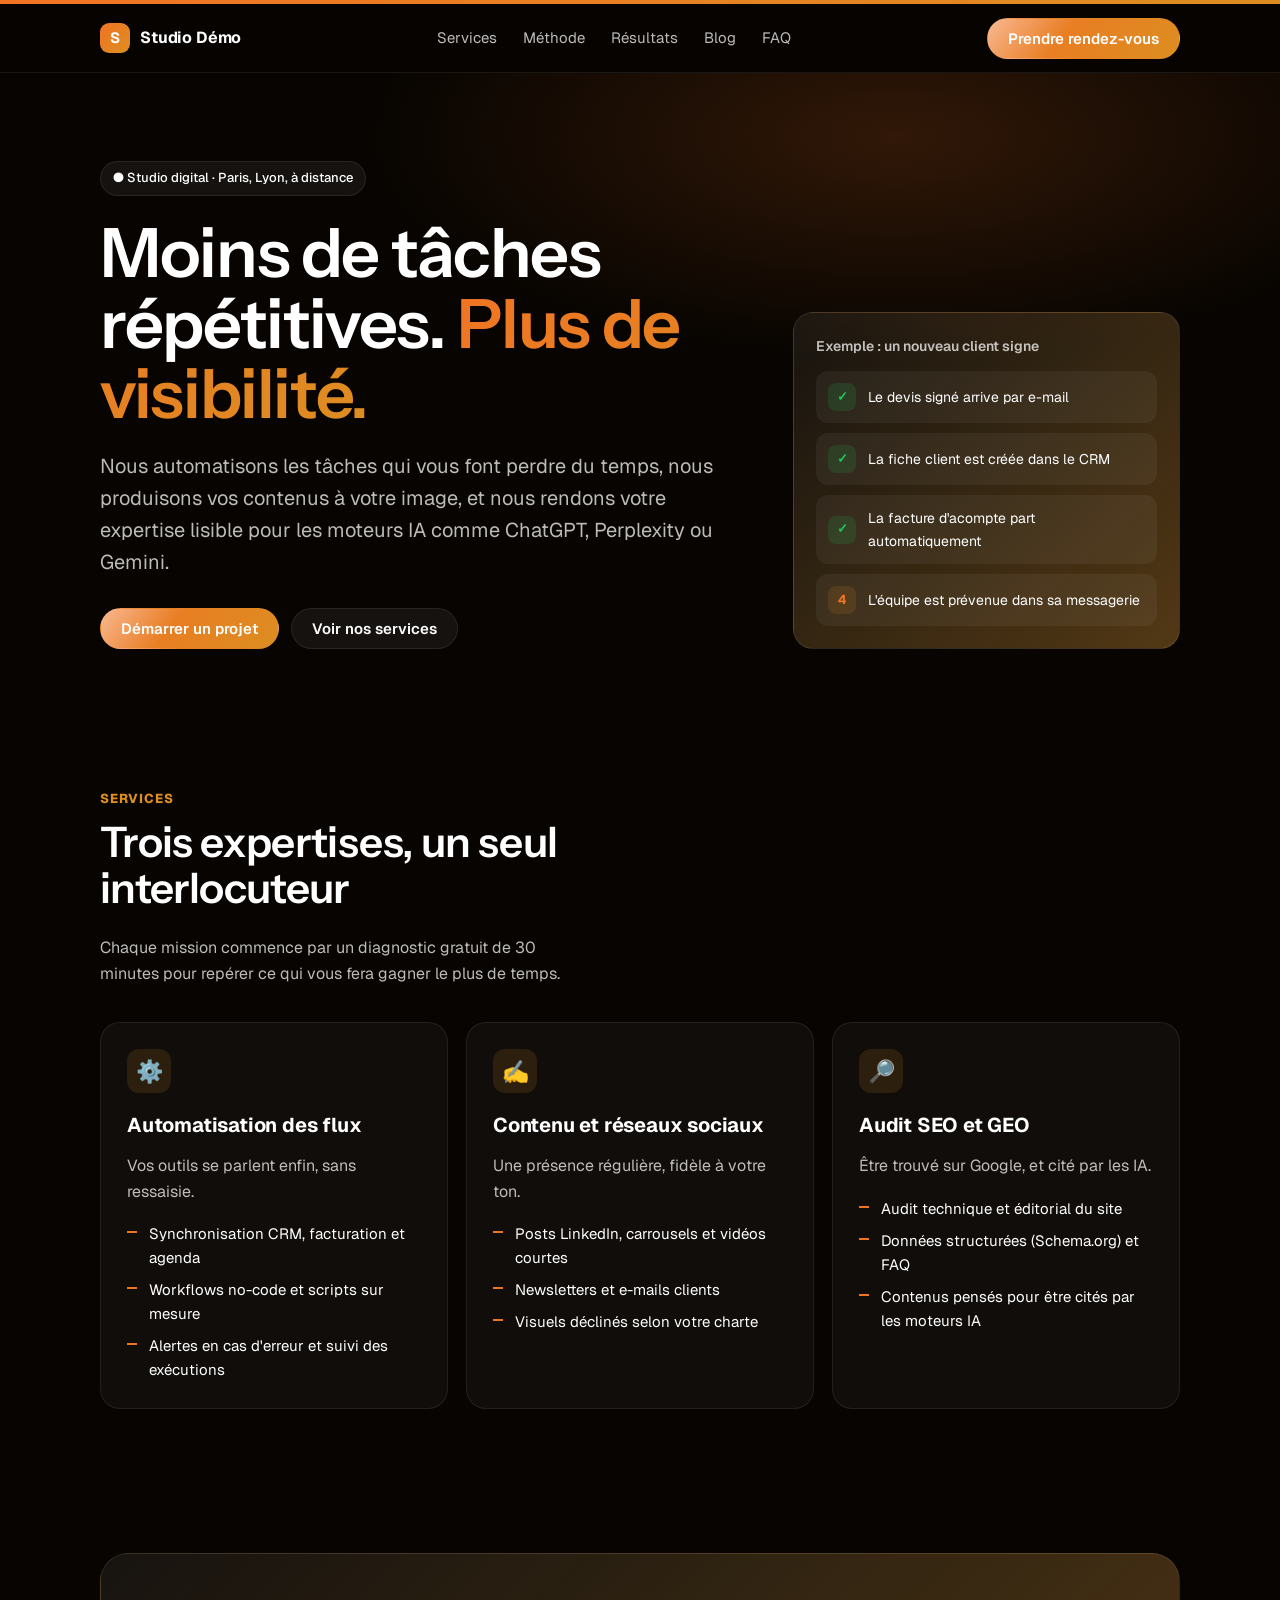
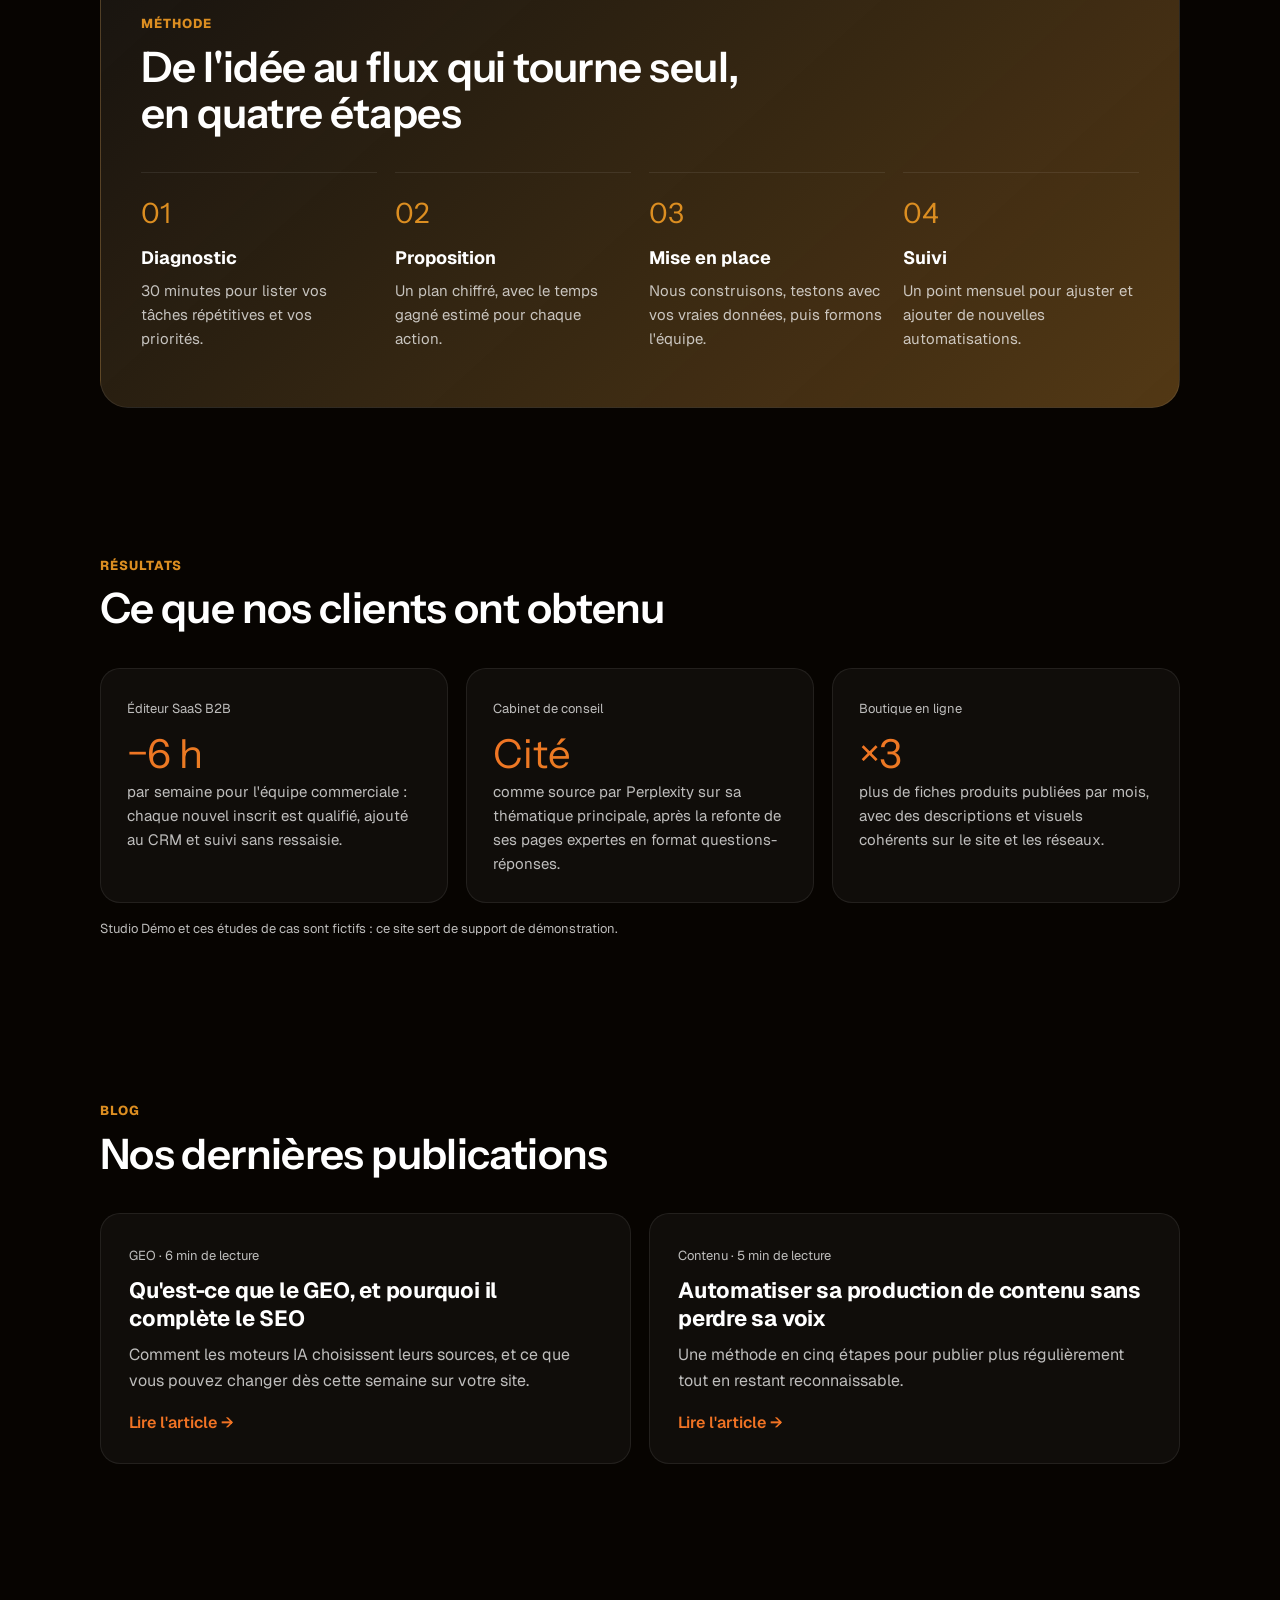
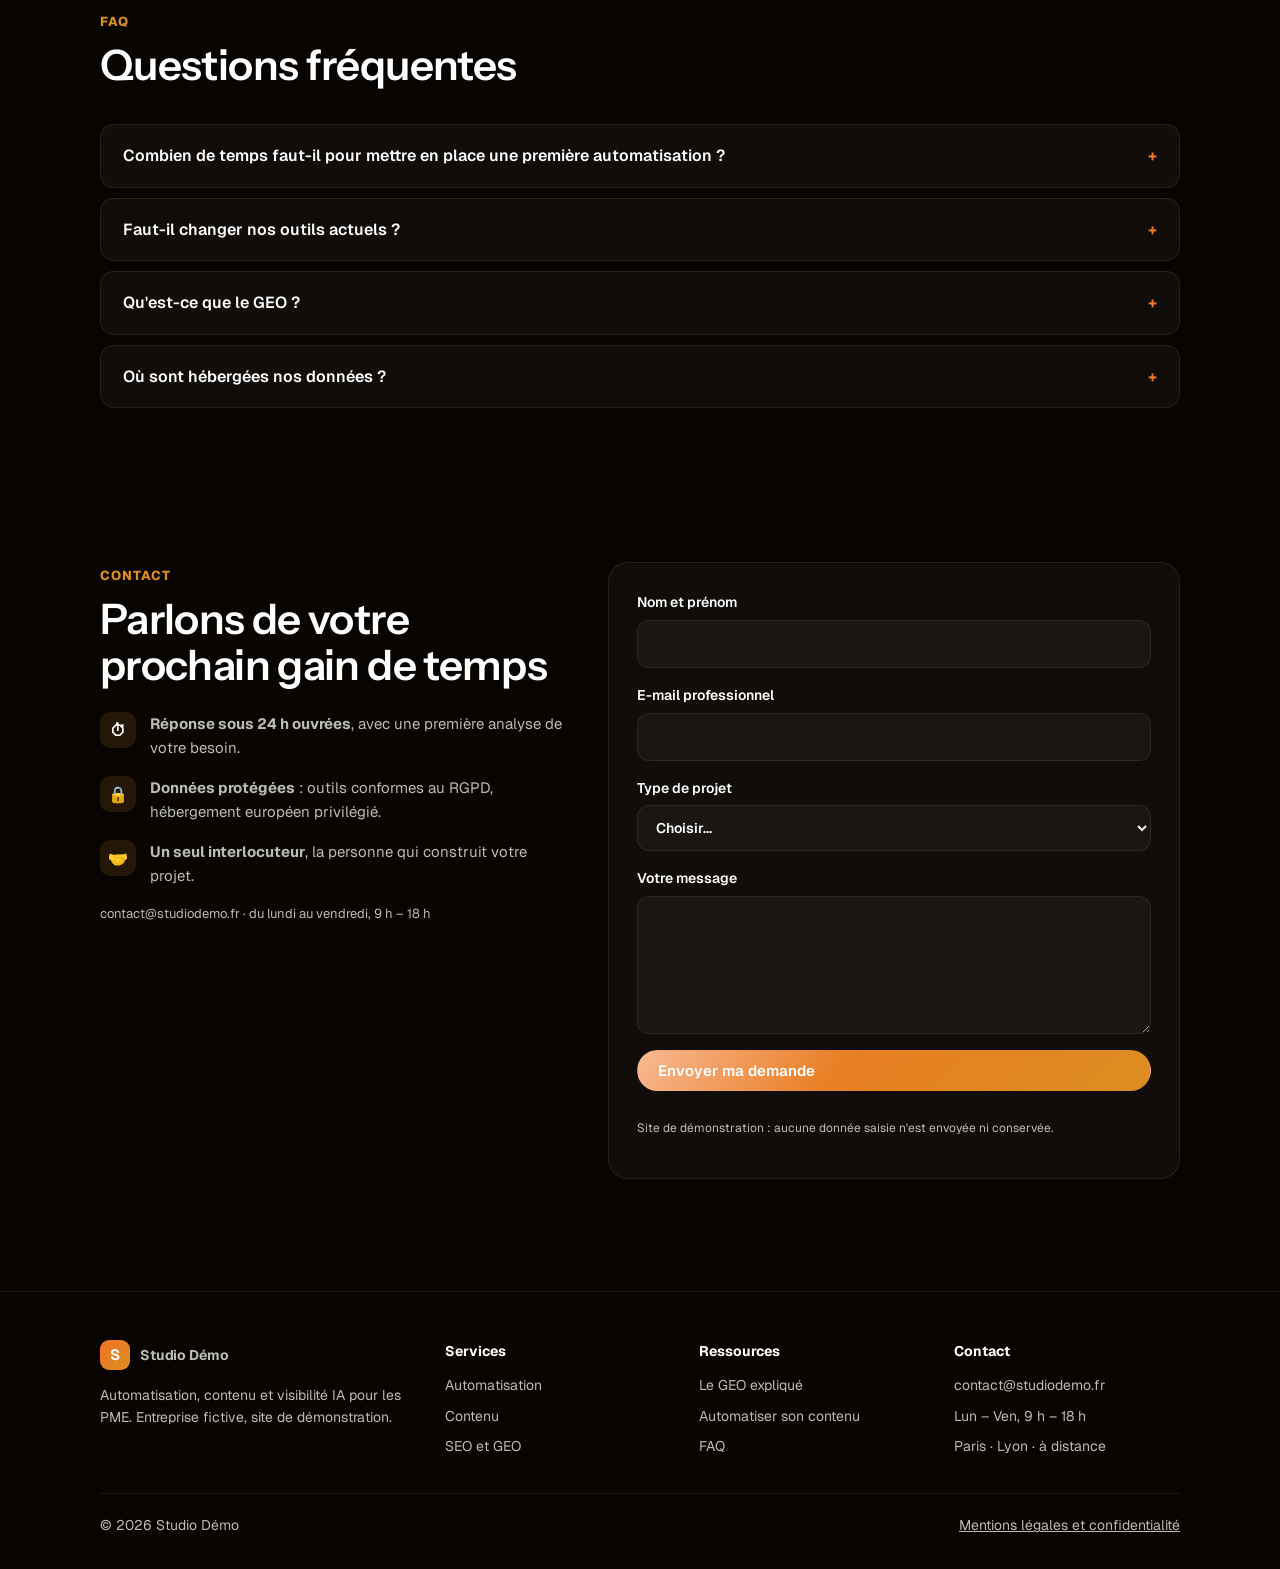
==== commit e566d9f0: "Aligne le style sur limova.ai (fond sombre, dégradé orange, Geist et Instrument Sans) Co-Authored-By" ====
--- a/index.html
+++ b/index.html
@@ -10,7 +10,7 @@
 <meta property="og:type" content="website">
 <link rel="preconnect" href="https://fonts.googleapis.com">
 <link rel="preconnect" href="https://fonts.gstatic.com" crossorigin>
-<link href="https://fonts.googleapis.com/css2?family=Inter:wght@400;500;600;700;800;900&display=swap" rel="stylesheet">
+<link href="https://fonts.googleapis.com/css2?family=Geist:wght@400;500;600&family=Instrument+Sans:wght@500;600&display=swap" rel="stylesheet">
 <link rel="stylesheet" href="assets/style.css">
 <script type="application/ld+json">
 {
--- a/assets/style.css
+++ b/assets/style.css
@@ -1,10 +1,12 @@
 :root{
-  --bg:#fafaf9; --surface:#ffffff; --ink:#111827; --muted:#4b5563; --line:#e5e7eb;
-  --brand:#ea580c; --brand-ink:#ffffff; --accent:#7c3aed; --soft:#fff7ed;
-  --grad:linear-gradient(135deg,#ff6b00 0%,#ea580c 100%); --stripe:linear-gradient(90deg,#fbbf24 0%,#f59e0b 45%,#ea580c 100%);
-  --radius:16px; --max:1120px;
-  --font:"Inter",system-ui,-apple-system,"Segoe UI",Roboto,sans-serif;
-  --display:"Inter",system-ui,-apple-system,"Segoe UI",Roboto,sans-serif;
+  --bg:#070401; --surface:rgba(255,255,255,.04); --ink:#ffffff; --muted:rgba(255,255,255,.73); --line:rgba(255,255,255,.08);
+  --brand:#f17324; --brand-ink:#ffffff; --accent:#dc8e21; --soft:rgba(220,142,33,.14);
+  --grad:linear-gradient(136deg,#f17324 -1.65%,#dc8e21 100.28%);
+  --grad-btn:linear-gradient(308deg,rgba(255,255,255,0) 59.89%,rgba(255,255,255,.5) 100%),linear-gradient(136deg,#f17324 -1.65%,#dc8e21 100.28%);
+  --glass:linear-gradient(138deg,rgba(220,142,33,0) -2.68%,rgba(220,142,33,.32) 103.93%),rgba(255,255,255,.06);
+  --radius:20px; --max:1120px;
+  --font:"Geist",Arial,sans-serif;
+  --display:"Instrument Sans",Arial,sans-serif;
 }
 *{box-sizing:border-box}
 html{scroll-behavior:smooth}
@@ -31,7 +33,7 @@
 /* Hero */
 .hero{padding:88px 0 64px}
 .eyebrow{display:inline-flex;align-items:center;gap:8px;font-size:13px;font-weight:800;color:#b45309;background:linear-gradient(135deg,#fffbeb,#fef3c7);border:1.5px solid #fcd34d;padding:6px 12px;border-radius:999px}
-.hero h1{font-family:var(--display);font-weight:800;font-size:clamp(38px,6vw,68px);line-height:1.04;letter-spacing:-.02em;margin:22px 0 20px;max-width:15ch}
+.hero h1{font-family:var(--display);font-weight:600;font-size:clamp(38px,6vw,68px);line-height:1.04;letter-spacing:-.02em;margin:22px 0 20px;max-width:15ch}
 .hero h1 em{font-style:normal;background:var(--stripe);-webkit-background-clip:text;background-clip:text;color:transparent}
 .lead{font-size:clamp(17px,2vw,20px);color:var(--muted);max-width:58ch;margin:0 0 30px}
 .cta-row{display:flex;flex-wrap:wrap;gap:12px}
@@ -47,7 +49,7 @@
 section{padding:72px 0}
 .section-head{display:flex;justify-content:space-between;align-items:end;gap:24px;margin-bottom:36px;flex-wrap:wrap}
 .kicker{font-size:13px;font-weight:800;letter-spacing:.08em;text-transform:uppercase;color:var(--brand)}
-h2.title{font-family:var(--display);font-weight:800;font-size:clamp(28px,4vw,42px);line-height:1.1;letter-spacing:-.015em;margin:8px 0 0;max-width:22ch}
+h2.title{font-family:var(--display);font-weight:600;font-size:clamp(28px,4vw,42px);line-height:1.1;letter-spacing:-.015em;margin:8px 0 0;max-width:22ch}
 .section-head p{color:var(--muted);max-width:44ch;margin:0}
 
 .cards{display:grid;grid-template-columns:repeat(3,1fr);gap:18px}
@@ -115,7 +117,7 @@
 .article{max-width:740px;margin:0 auto;padding:56px 20px 24px}
 .crumbs{font-size:14px;color:var(--muted)}
 .crumbs a{text-decoration:none}
-.article h1{font-family:var(--display);font-weight:800;font-size:clamp(32px,5vw,50px);line-height:1.08;letter-spacing:-.02em;margin:18px 0 14px}
+.article h1{font-family:var(--display);font-weight:600;font-size:clamp(32px,5vw,50px);line-height:1.08;letter-spacing:-.02em;margin:18px 0 14px}
 .article .byline{color:var(--muted);font-size:14px;margin-bottom:30px}
 .article h2{font-size:26px;letter-spacing:-.01em;margin:44px 0 12px}
 .article p,.article li{font-size:18px;line-height:1.7}
@@ -151,10 +153,30 @@
   .foot{grid-template-columns:1fr}
 }
 
-/* Charte Limova : liseré dégradé, bouton violet d'appel à l'action */
-.site-header::before{content:"";display:block;height:4px;background:var(--stripe)}
-.cta-box{background:linear-gradient(135deg,#faf5ff 0%,#ede9fe 100%);color:var(--ink);border:2px solid #8b5cf6}
-.cta-box h2{color:#5b21b6}
-.cta-box .btn{background:linear-gradient(135deg,#7c3aed 0%,#6d28d9 100%);color:#fff}
+
+/* Charte limova.ai (relevée le 25/11/2026) : fond sombre, dégradé orange, verre */
+.skip:focus{color:#070401}
+.site-header{background:rgba(7,4,1,.8)}
+.site-header::before{content:"";display:block;height:4px;background:var(--grad)}
+.btn-primary{background:var(--grad-btn);color:#fff;box-shadow:none}
+.btn-ghost{background:rgba(255,255,255,.06);border-color:var(--line);color:#fff}
+.menu-toggle{color:#fff}
+.eyebrow{color:#fff;background:rgba(255,255,255,.06);border:1px solid var(--line);font-weight:500}
+.hero{background:radial-gradient(60% 50% at 70% 10%,rgba(241,115,36,.18),transparent 70%)}
+.hero h1 em{font-style:normal;background:var(--grad);-webkit-background-clip:text;background-clip:text;color:transparent}
+.hero-card{background:var(--glass);box-shadow:none}
+.flow-step{background:rgba(255,255,255,.05)}
+.flow-step.done b{background:rgba(34,197,94,.15);color:#22c55e}
+.kicker{color:var(--accent)}
+.band{background:var(--glass);border:1px solid var(--line)}
+.band .kicker,.step::before{color:var(--accent)}
+.step{border-top-color:var(--line)}
+.step p{color:var(--muted)}
 .case .big{background:var(--grad);-webkit-background-clip:text;background-clip:text;color:transparent}
-.cta-box p{color:#4c1d95}
+input,select,textarea{background:rgba(255,255,255,.04)}
+select option{background:#070401}
+.form-msg{background:rgba(34,197,94,.15);color:#22c55e}
+th{background:rgba(255,255,255,.08);color:#fff}
+.cta-box{background:var(--glass);border:1px solid var(--line)}
+.cta-box p{color:var(--muted)}
+.cta-box .btn{background:var(--grad-btn);color:#fff}
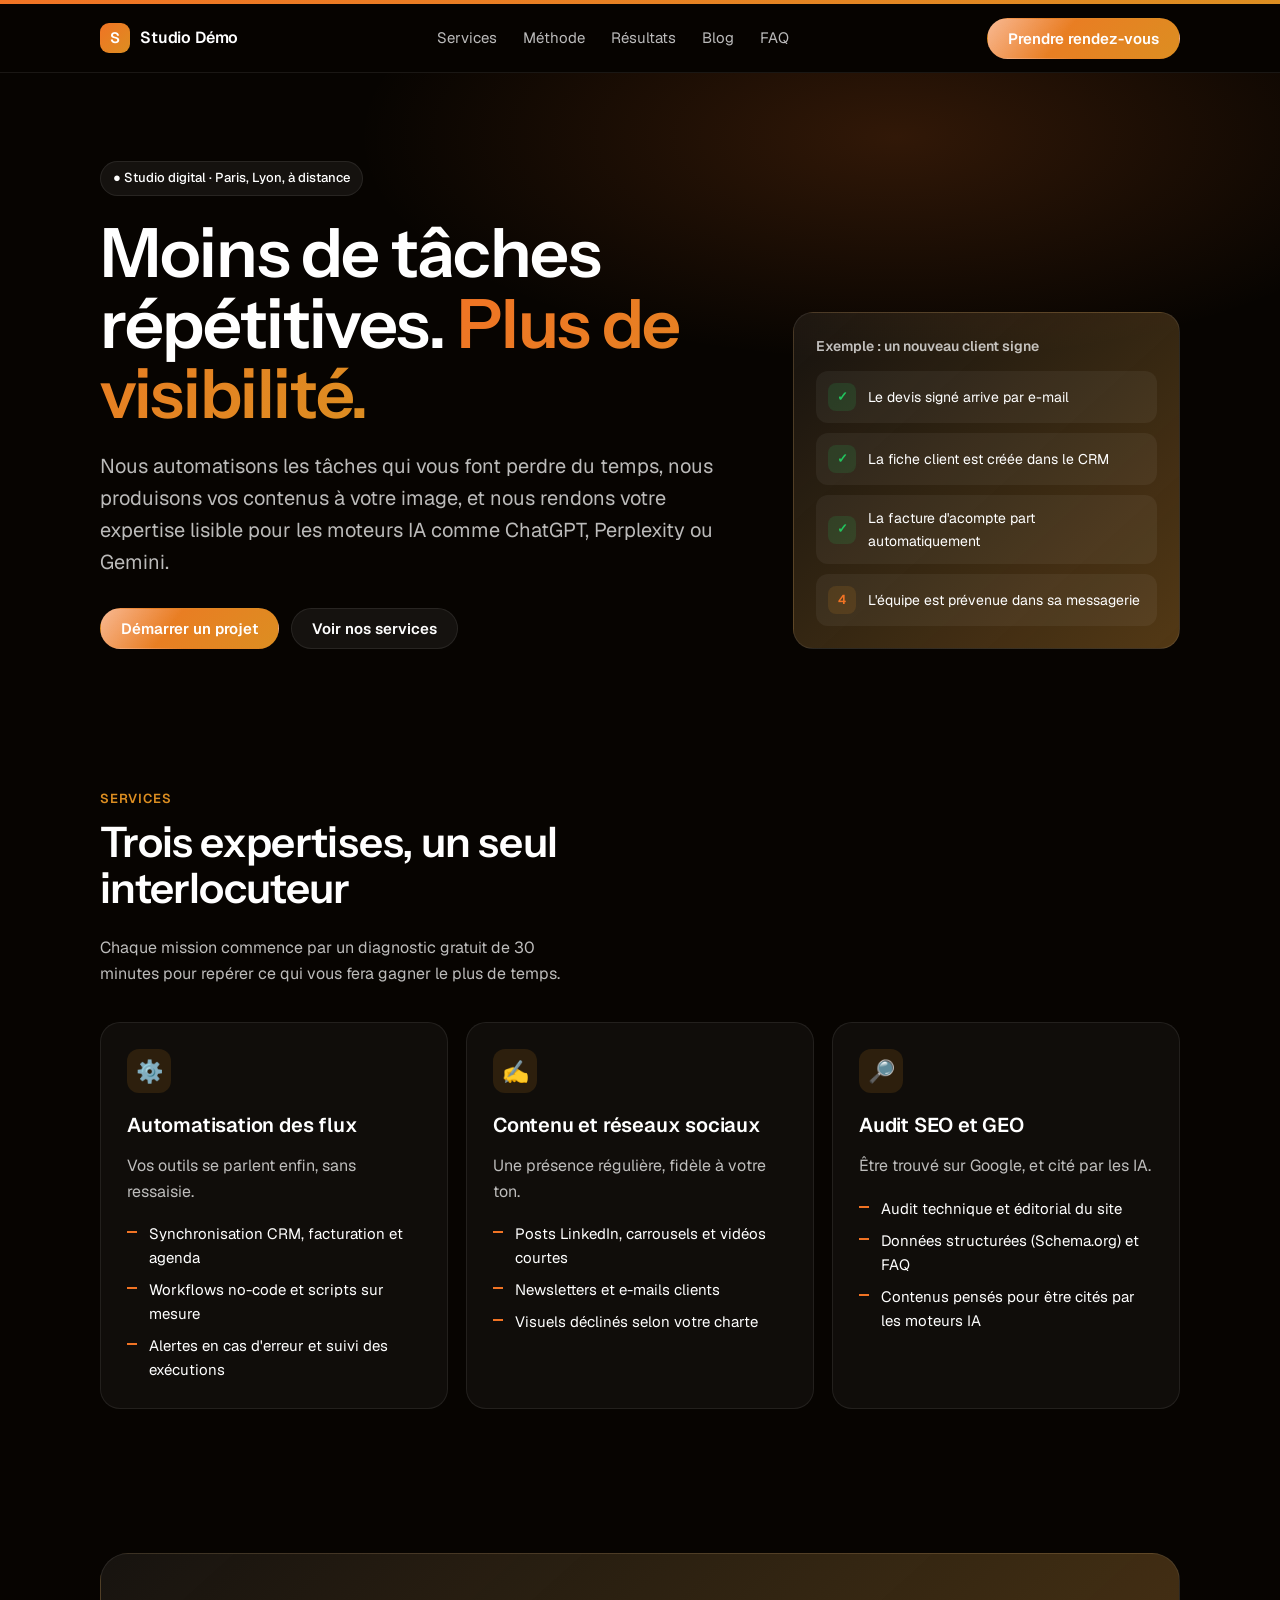
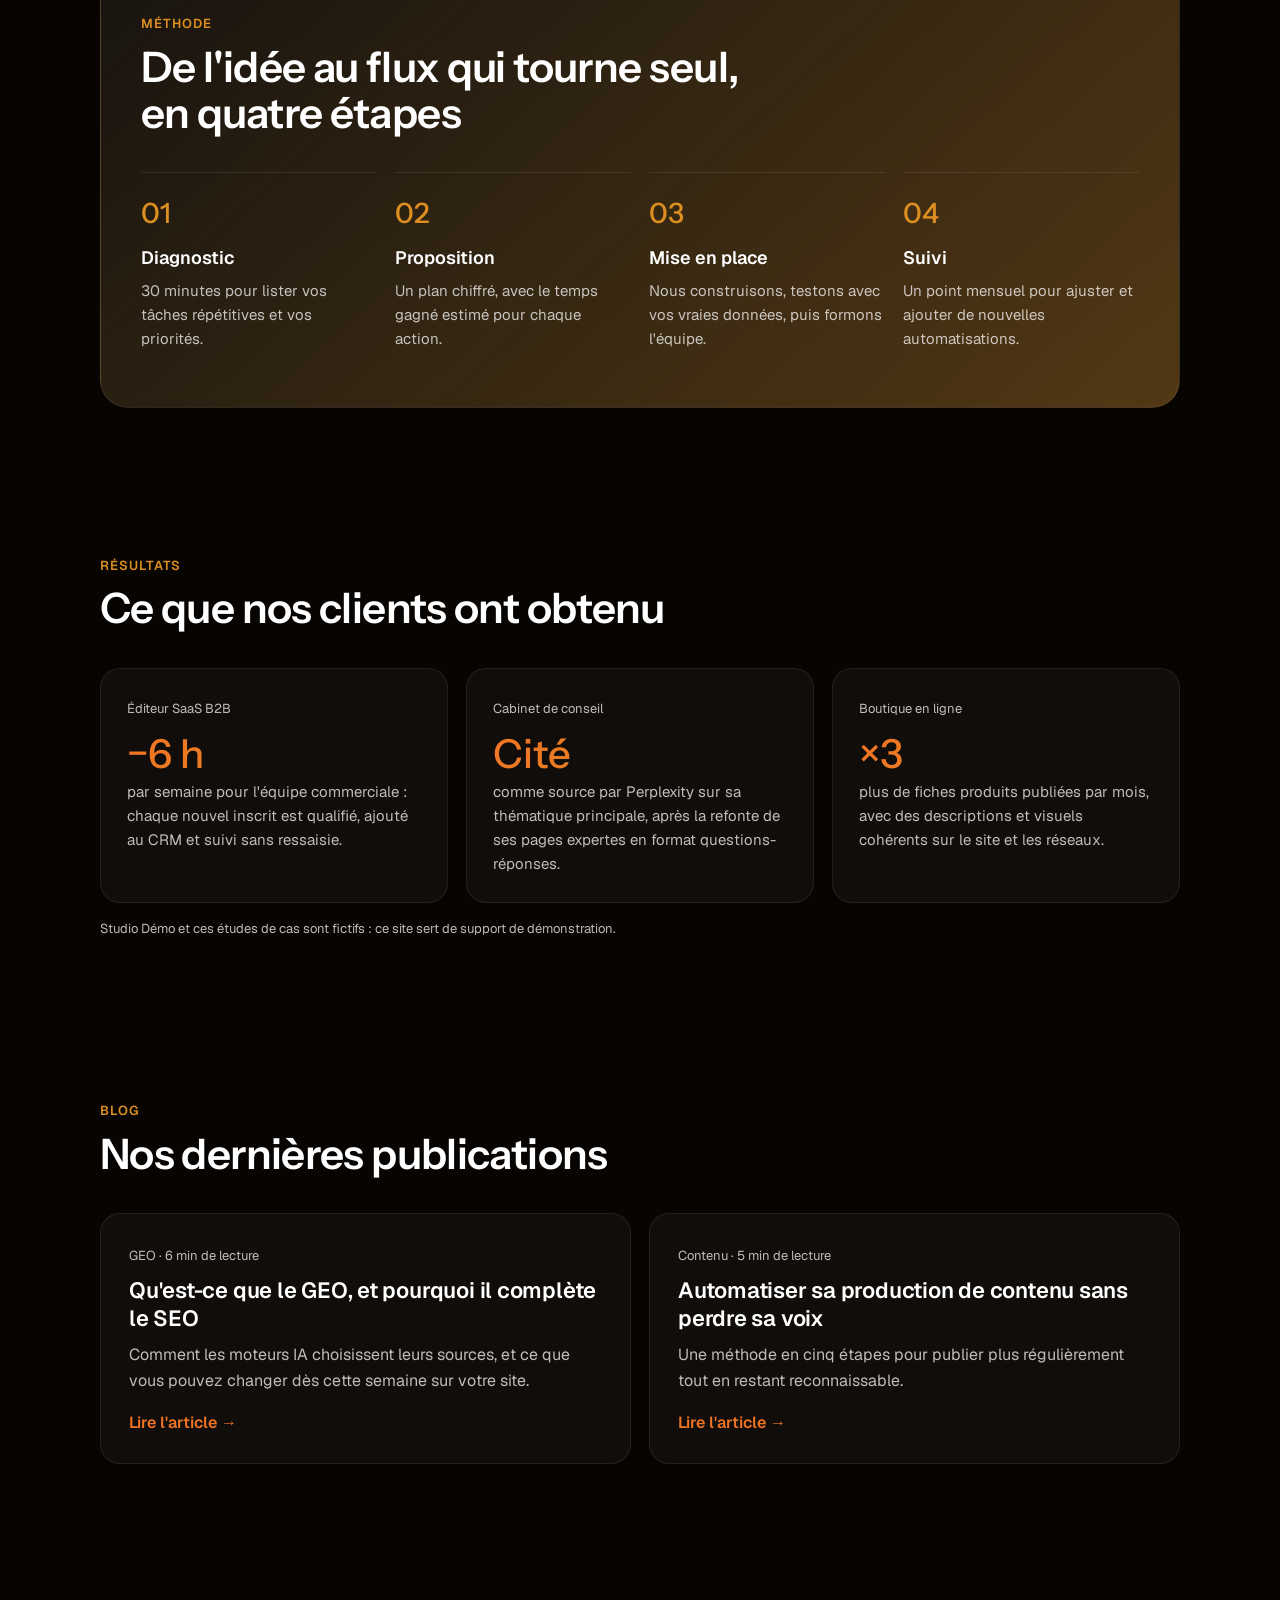
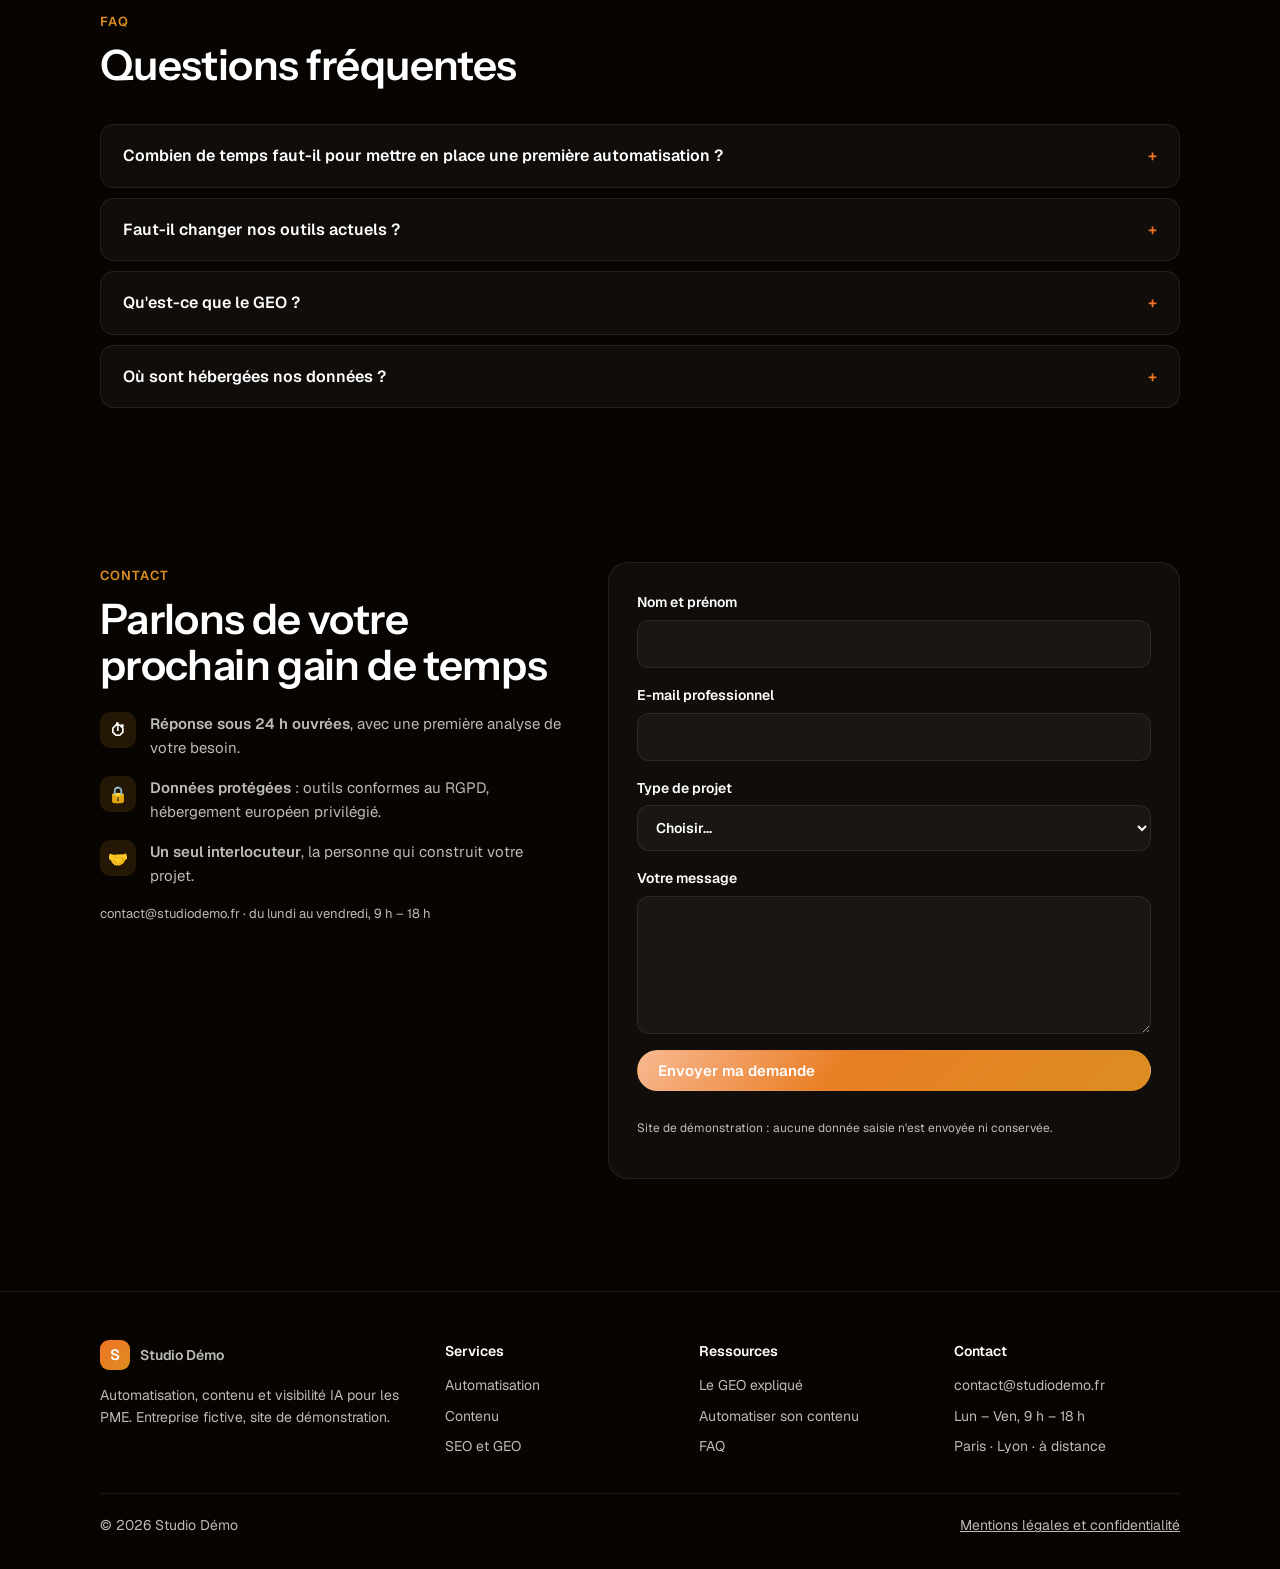
==== commit 11e3ab65: "Renforce la sécurité et la confidentialité du site - Retire les consignes internes ig/routine.txt et" ====
--- a/index.html
+++ b/index.html
@@ -8,9 +8,8 @@
 <meta property="og:title" content="Studio Démo · Automatisation, contenu et GEO">
 <meta property="og:description" content="Automatisez vos flux, produisez vos contenus, devenez la source que citent les IA.">
 <meta property="og:type" content="website">
-<link rel="preconnect" href="https://fonts.googleapis.com">
-<link rel="preconnect" href="https://fonts.gstatic.com" crossorigin>
-<link href="https://fonts.googleapis.com/css2?family=Geist:wght@400;500;600&family=Instrument+Sans:wght@500;600&display=swap" rel="stylesheet">
+<meta http-equiv="Content-Security-Policy" content="default-src 'self'; script-src 'self'; style-src 'self'; font-src 'self'; img-src 'self' data:; connect-src 'none'; form-action 'self'; base-uri 'self'; object-src 'none'">
+<meta name="referrer" content="strict-origin-when-cross-origin">
 <link rel="stylesheet" href="assets/style.css">
 <script type="application/ld+json">
 {
--- a/assets/style.css
+++ b/assets/style.css
@@ -1,3 +1,9 @@
+/* Polices hébergées localement (SIL Open Font License 1.1, voir assets/fonts/LICENSE-*.txt) : aucune requête vers Google Fonts. */
+@font-face{font-family:"Geist";font-style:normal;font-weight:400;font-display:swap;src:url(fonts/geist-latin-400-normal.woff2) format("woff2")}
+@font-face{font-family:"Geist";font-style:normal;font-weight:500;font-display:swap;src:url(fonts/geist-latin-500-normal.woff2) format("woff2")}
+@font-face{font-family:"Geist";font-style:normal;font-weight:600;font-display:swap;src:url(fonts/geist-latin-600-normal.woff2) format("woff2")}
+@font-face{font-family:"Instrument Sans";font-style:normal;font-weight:500;font-display:swap;src:url(fonts/instrument-sans-latin-500-normal.woff2) format("woff2")}
+@font-face{font-family:"Instrument Sans";font-style:normal;font-weight:600;font-display:swap;src:url(fonts/instrument-sans-latin-600-normal.woff2) format("woff2")}
 :root{
   --bg:#070401; --surface:rgba(255,255,255,.04); --ink:#ffffff; --muted:rgba(255,255,255,.73); --line:rgba(255,255,255,.08);
   --brand:#f17324; --brand-ink:#ffffff; --accent:#dc8e21; --soft:rgba(220,142,33,.14);
